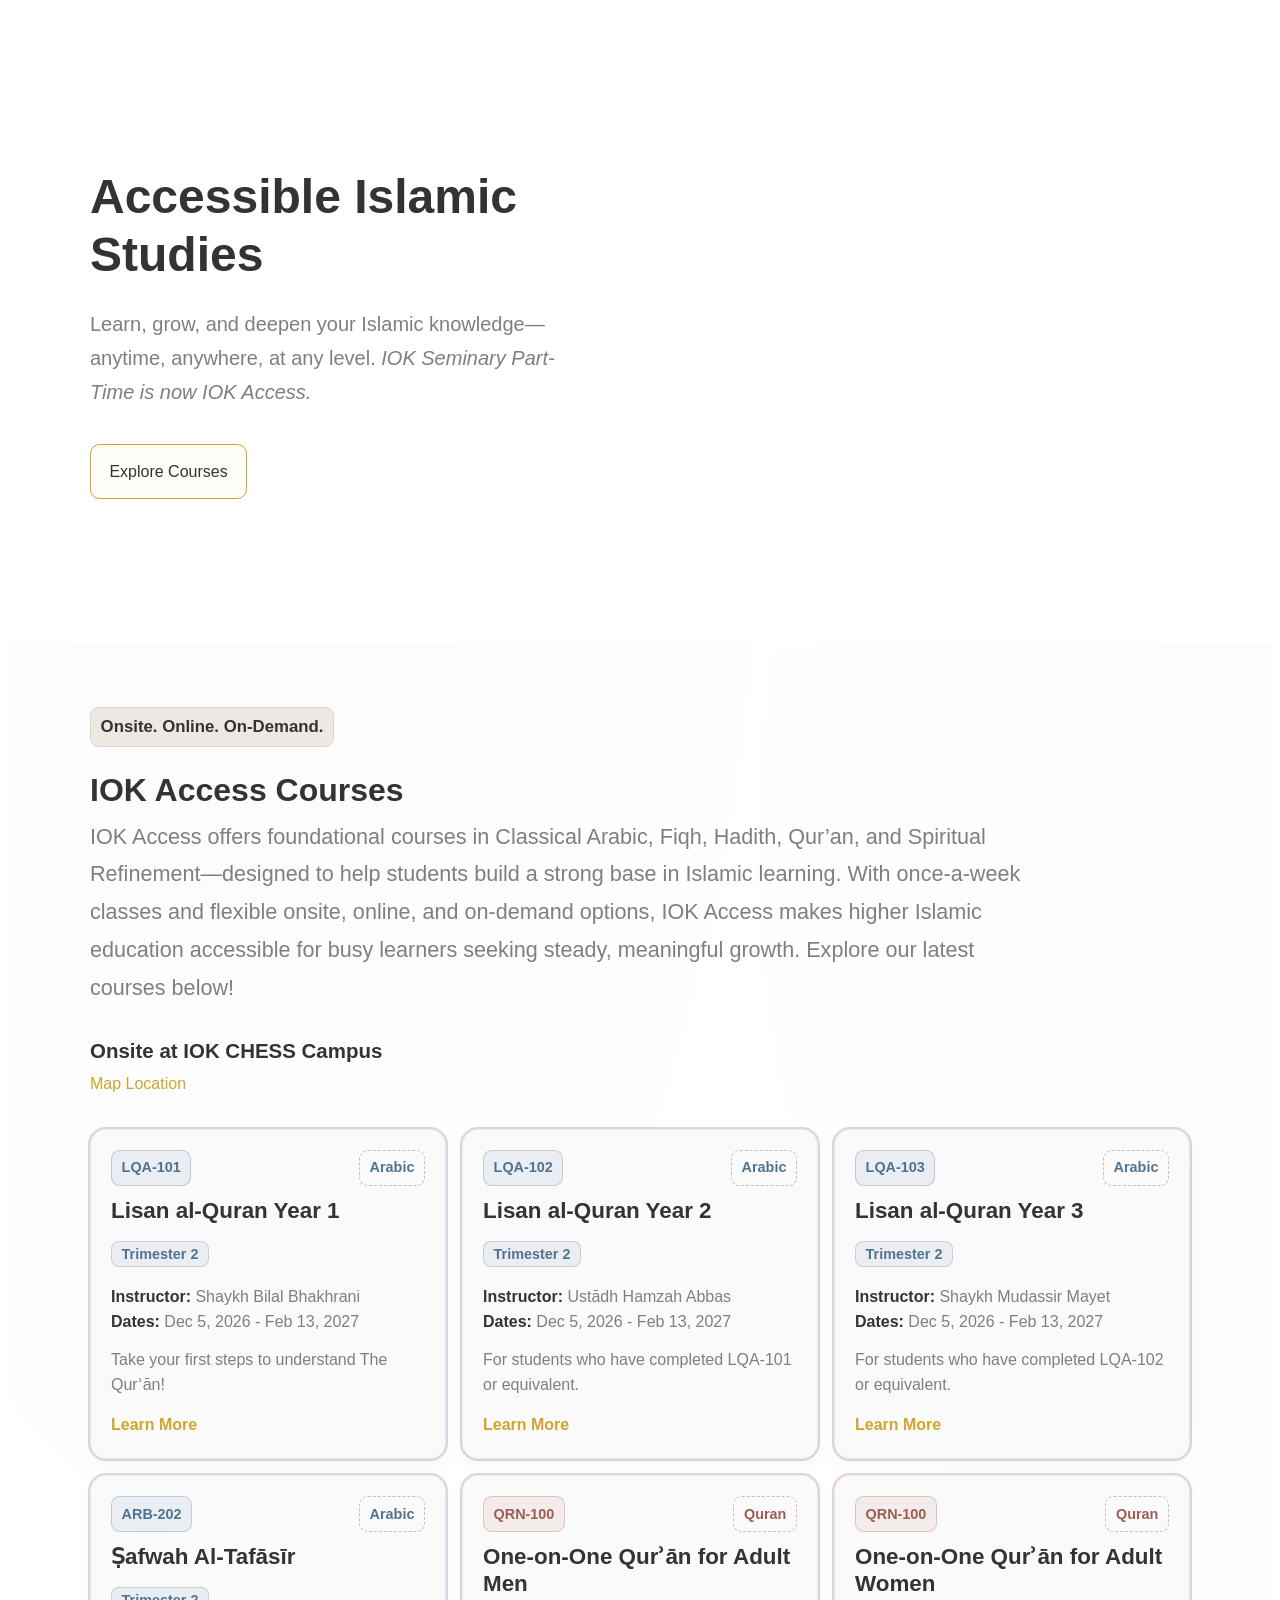
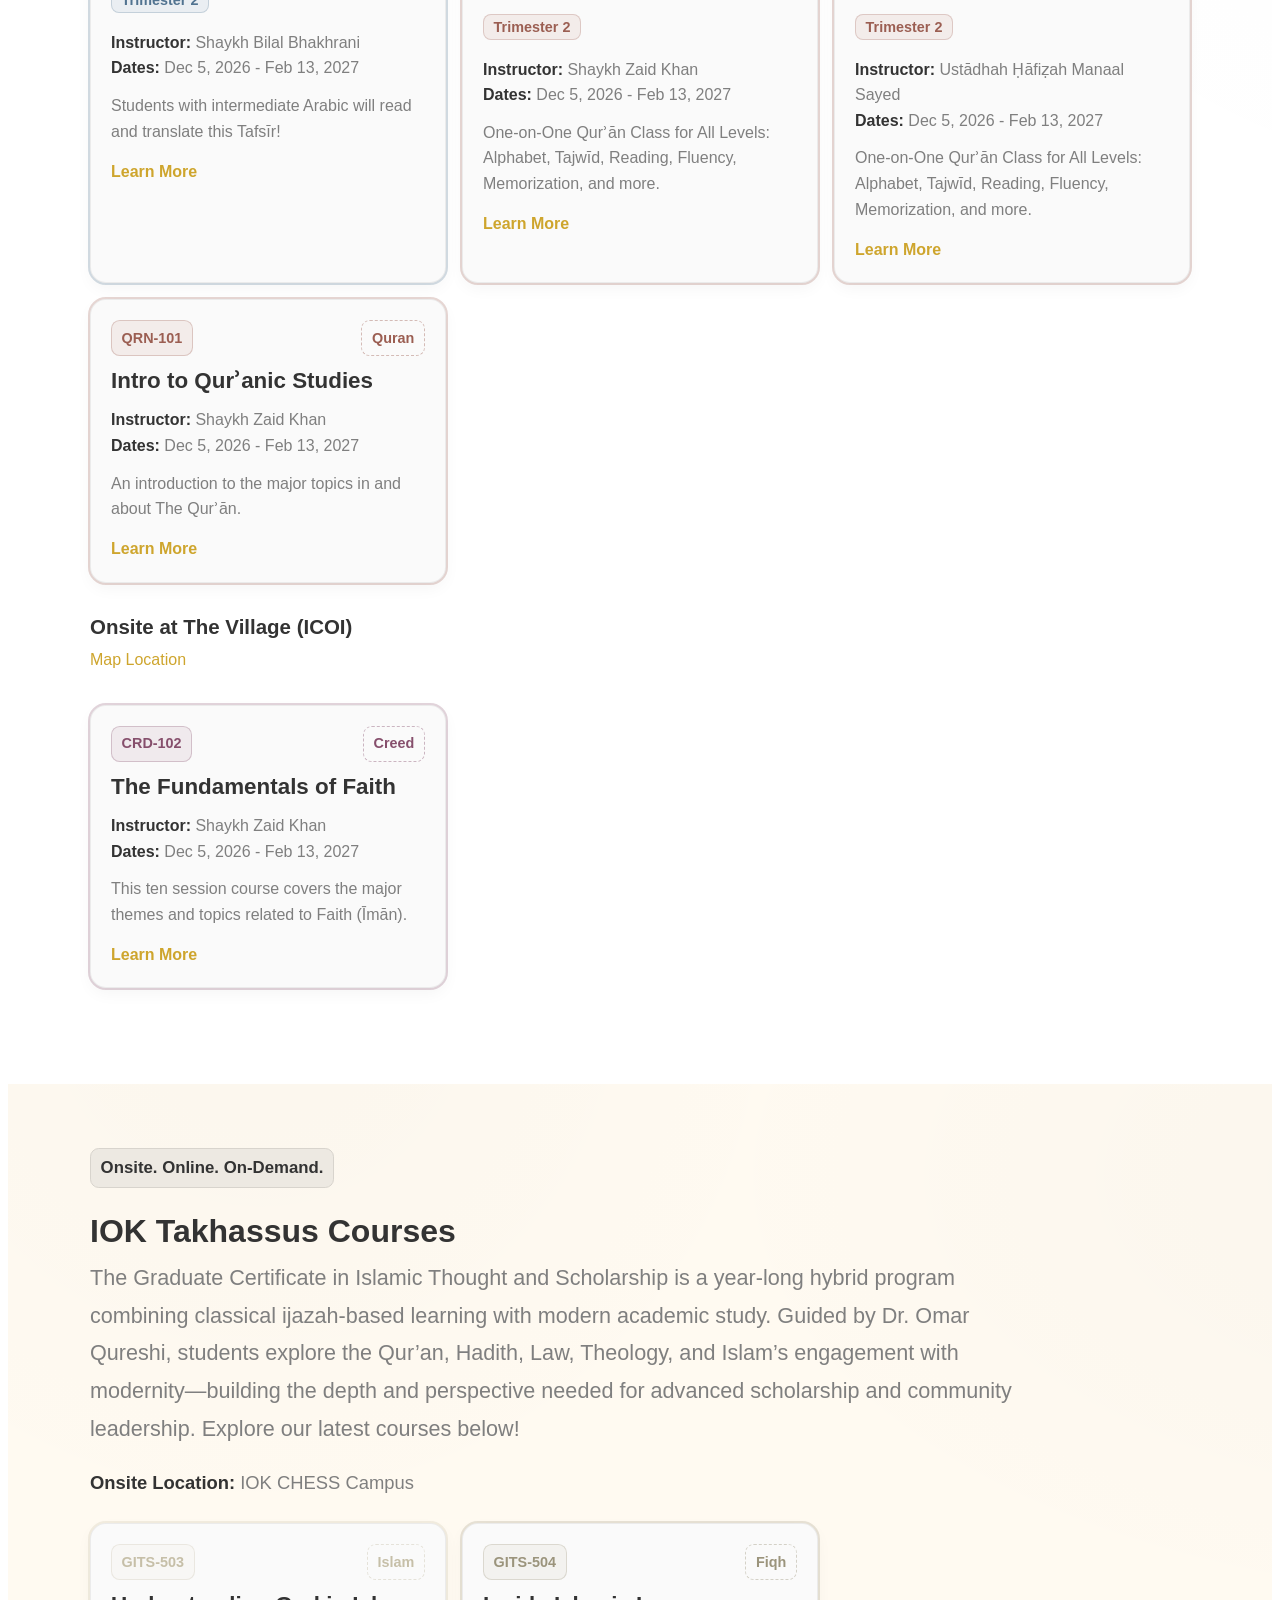
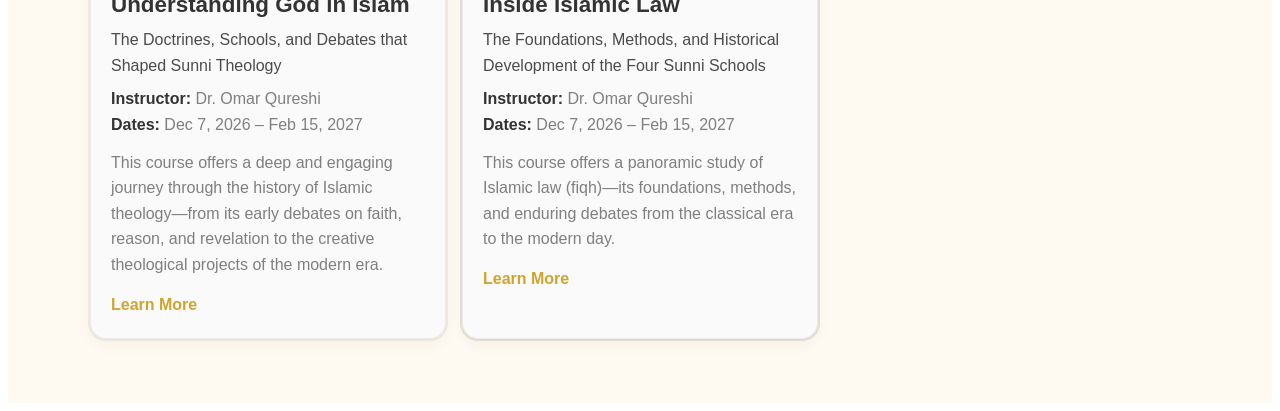
==== index.html @ 20864d60 "changed name" ====
<html lang="en">

<head>
    <meta charset="UTF-8">
    <meta name="viewport" content="width=device-width, initial-scale=1.0">
    <title>Document</title>
    <link rel="stylesheet" type="text/css" href="styles-2.css">
</head>

<body>
    <div id="iok__nh" class="iok__nh">

        <!-- Hero -->
        <div class="hero__nh" id="top__nh"
            style="background: url('https://instituteofknowledge.com/wp-content/uploads/2025/11/Access-Hero-Background-scaled.webp') center center / cover no-repeat;">
            <div class="wrap__nh">
                <h1 class="h1__nh">Accessible Islamic Studies</h1>
                <p class="lead__nh">Learn, grow, and deepen your Islamic knowledge—anytime, anywhere, at any level.
                    <em>IOK Seminary Part-Time is now IOK Access.</em>
                </p>
                <a href="#access-courses__nh" class="btn__nh">Explore Courses</a>
            </div>
        </div>



        <!-- IOK Access -->
        <div id="access-courses__nh" class="section__nh section--placeholder__nh">
            <div class="wrap__nh">
                <div class="section__head__nh">
                    <p class="access_badge__nh">Onsite. Online. On-Demand.</p>
                    <h2 class="h2__nh">IOK Access Courses</h2>
                    <p class="larger__desc_l__nh">IOK Access offers foundational courses in Classical Arabic, Fiqh,
                        Hadith,
                        Qur’an, and Spiritual Refinement—designed to help students build a strong base in Islamic
                        learning.
                        With once-a-week classes and flexible onsite, online, and on-demand options, IOK Access makes
                        higher
                        Islamic education accessible for busy learners seeking steady, meaningful growth. Explore our
                        latest
                        courses below!</p>
                </div>

                <!-- Campus: Institute of Knowledge -->
                <div class="campus__nh">
                    <div class="campus__head__nh">
                        <h3 class="h3__nh">Onsite at IOK  CHESS Campus</h3>
                        <!-- <p class="larger__desc_m__nh">Join us at our home Institute of Knowledge in Diamond Bar, CA
                            starting
                            this December, 2025.</p> -->
                        <a href="https://www.google.com/maps/place/3201+W+Temple+Ave,+Pomona,+CA+91768/@34.0460037,-117.8055285,17z/data=!3m1!4b1!4m6!3m5!1s0x80c32c224ffecd19:0x52af0f648570eeb1!8m2!3d34.0460037!4d-117.8055285!16s%2Fg%2F11bw4hqg99?entry=ttu&g_ep=EgoyMDI2MDkzMC4wIKXMDSoASAFQAw%3D%3D" class="link__nh" target="_blank"
                            rel="noopener">Map Location</a>
                    </div>
                    <div class="grid__nh">
                        <div class="card__nh" style="--accent: #517390;">
                            <div class="card__meta__nh"><span class="badge__nh">LQA-101</span> <span
                                    class="badge__nh badge--ghost__nh">Arabic</span></div>
                            <h4 class="card__title__nh">Lisan al-Quran Year 1</h4>
                            <span class="card__badge__below__nh">Trimester 2</span>
                            <ul class="card__list__nh">
                                <li><strong>Instructor:</strong> Shaykh Bilal Bhakhrani</li>
                                <li><strong>Dates:</strong> Dec 5, 2026 - Feb 13, 2027</li>
                            </ul>
                            <p class="card__desc__nh">Take your first steps to understand The Qurʾān!</p>
                            <a href="https://iokseminary.neolms.com/visitor_catalog_class/show/5687536/LQA-101-Lisan-al-Quran-Year-1-T2---Winter-2026"
                                class="card__link__nh">Learn More</a>
                        </div>
                        <div class="card__nh" style="--accent: #517390;">
                            <div class="card__meta__nh"><span class="badge__nh">LQA-102</span> <span
                                    class="badge__nh badge--ghost__nh">Arabic</span></div>
                            <h4 class="card__title__nh">Lisan al-Quran Year 2</h4>
                            <span class="card__badge__below__nh">Trimester 2</span>
                            <ul class="card__list__nh">
                                <li><strong>Instructor:</strong> Ustādh Hamzah Abbas</li>
                                <li><strong>Dates:</strong> Dec 5, 2026 - Feb 13, 2027</li>
                            </ul>
                            <p class="card__desc__nh">For students who have completed LQA-101 or equivalent.</p>
                            <a href="https://iokseminary.neolms.com/visitor_catalog_class/show/5687540/LQA-102-Lisan-al-Quran-Year-2-T2---Winter-2026"
                                class="card__link__nh">Learn More</a>
                        </div>
                        <div class="card__nh" style="--accent: #517390;">
                            <div class="card__meta__nh"><span class="badge__nh">LQA-103</span> <span
                                    class="badge__nh badge--ghost__nh">Arabic</span></div>
                            <h4 class="card__title__nh">Lisan al-Quran Year 3</h4>
                            <span class="card__badge__below__nh">Trimester 2</span>
                            <ul class="card__list__nh">
                                <li><strong>Instructor:</strong> Shaykh Mudassir Mayet</li>
                                <li><strong>Dates:</strong> Dec 5, 2026 - Feb 13, 2027</li>
                            </ul>
                            <p class="card__desc__nh">For students who have completed LQA-102 or equivalent.</p>
                            <a href="https://iokseminary.neolms.com/visitor_catalog_class/show/5687543/LQA-103-Lisan-al-Quran-Year-3-T2---Winter-2026"
                                class="card__link__nh">Learn More</a>
                        </div>
                        <div class="card__nh" style="--accent: #517390;">
                            <div class="card__meta__nh"><span class="badge__nh">ARB-202</span> <span
                                    class="badge__nh badge--ghost__nh">Arabic</span></div>
                            <h4 class="card__title__nh">Ṣafwah Al-Tafāsīr</h4>
                            <span class="card__badge__below__nh">Trimester 2</span>
                            <ul class="card__list__nh">
                                <li><strong>Instructor:</strong> Shaykh Bilal Bhakhrani</li>
                                <li><strong>Dates:</strong> Dec 5, 2026 - Feb 13, 2027</li>
                            </ul>
                            <p class="card__desc__nh">Students with intermediate Arabic will read and translate this
                                Tafsīr!</p>
                            <a href="https://iokseminary.neolms.com/visitor_catalog_class/show/5687545/ARB-202-%E1%B9%A2afwah-Al-Taf%C4%81s%C4%ABr-T2---Winter-2026"
                                class="card__link__nh">Learn More</a>
                        </div>

                        <div class="card__nh" style="--accent: #9b5e52;">
                            <div class="card__meta__nh"><span class="badge__nh">QRN-100</span> <span
                                    class="badge__nh badge--ghost__nh">Quran</span></div>
                            <h4 class="card__title__nh">One-on-One Qurʾān for Adult Men</h4>
                            <span class="card__badge__below__nh">Trimester 2</span>
                            <ul class="card__list__nh">
                                <li><strong>Instructor:</strong> Shaykh Zaid Khan</li>
                                <li><strong>Dates:</strong> Dec 5, 2026 - Feb 13, 2027</li>
                            </ul>
                            <p class="card__desc__nh">One-on-One Qurʾān Class for All Levels: Alphabet, Tajwīd, Reading, Fluency, Memorization, and more.
                            </p>
                            <a href="https://iokseminary.neolms.com/visitor_catalog_class/show/5687551/QRN-100---Qur%CA%BE%C4%81n-Recitation-for-Men---Winter-2026-Trimester-2"
                                class="card__link__nh">Learn More</a>
                        </div>
                        <div class="card__nh" style="--accent: #9b5e52;">
                            <div class="card__meta__nh"><span class="badge__nh">QRN-100</span> <span
                                    class="badge__nh badge--ghost__nh">Quran</span></div>
                            <h4 class="card__title__nh">One-on-One Qurʾān for Adult Women</h4>
                            <span class="card__badge__below__nh">Trimester 2</span>
                            <ul class="card__list__nh">
                                <li><strong>Instructor:</strong> Ustādhah Ḥāfiẓah Manaal Sayed</li>
                                <li><strong>Dates:</strong> Dec 5, 2026 - Feb 13, 2027</li>
                            </ul>
                            <p class="card__desc__nh">One-on-One Qurʾān Class for All Levels: Alphabet, Tajwīd, Reading, Fluency, Memorization, and more.
                            </p>
                            <a href="https://iokseminary.neolms.com/visitor_catalog_class/show/5687548/QRN-100---Qur%CA%BE%C4%81n-Recitation-for-Women---Winter-2026-Trimester-2"
                                class="card__link__nh">Learn More</a>
                        </div>
                        <div class="card__nh" style="--accent: #9b5e52;">
                            <div class="card__meta__nh"><span class="badge__nh">QRN-101</span> <span
                                    class="badge__nh badge--ghost__nh">Quran</span></div>
                            <h4 class="card__title__nh">Intro to Qurʾanic Studies</h4>
                            <ul class="card__list__nh">
                                <li><strong>Instructor:</strong> Shaykh Zaid Khan</li>
                                <li><strong>Dates:</strong> Dec 5, 2026 - Feb 13, 2027</li>
                            </ul>
                            <p class="card__desc__nh">An introduction to the major topics in and about The Qurʾān. 
                            </p>
                            <a href="https://iokseminary.neolms.com/visitor_catalog_class/show/5804000/QRN-101-Intro-to-Quranic-Studies-Winter-2026"
                                class="card__link__nh">Learn More</a>
                        </div>

                        
                        
                    </div>

                    <!-- Trimester Note -->
                    <!-- <div class="campus__note__nh">
                        <p class="note__text__nh">*These courses are for students who have successfully completed the
                            1st
                            Trimester course. If you'd like to begin your journey learning the Arabic language, check
                            out
                            our <a href="https://iokseminary.neolms.com/visitor_class_catalog/category/444708"
                                target="_blank" rel="noopener" class="link__nh">prerecorded classes here</a>.</p>
                    </div> -->
                </div>

                <!-- Campus: The Village -->
                <div class="campus__nh">
                    <div class="campus__head__nh">
                        <h3 class="h3__nh">Onsite at The Village (ICOI)</h3>
                        <!-- <p class="larger__desc_m__nh">Join us at the Islamic Center of Irvine’s community hub The
                            Village in
                            Irvine, CA starting this December, 2025.</p> -->
                        <a href="https://maps.app.goo.gl/4QKeAbbGLAFm2ReB7" class="link__nh" target="_blank"
                            rel="noopener">Map Location</a>
                    </div>
                    <div class="grid__nh">
                        <div class="card__nh" style="--accent: #864f6c;">
                            <div class="card__meta__nh"><span class="badge__nh">CRD-102</span> <span
                                    class="badge__nh badge--ghost__nh">Creed</span></div>
                            <h4 class="card__title__nh">The Fundamentals of Faith</h4>                            <ul class="card__list__nh">
                                <li><strong>Instructor:</strong> Shaykh Zaid Khan</li>
                                <li><strong>Dates:</strong> Dec 5, 2026 - Feb 13, 2027</li>
                            </ul>
                            <p class="card__desc__nh">This ten session course covers the major themes and topics related to Faith (Īmān).</p>
                            <a href="https://iokseminary.neolms.com/visitor_catalog_class/show/5803999/CRD-102-The-Fundamentals-of-Faith-Winter-2026"
                                class="card__link__nh">Learn More</a>
                        </div>
                    </div>

                    <!-- Trimester Note -->
                    <!-- <div class="campus__note__nh">
                        <p class="note__text__nh">*These courses are for students who have successfully completed the
                            1st
                            Trimester course. If you'd like to begin your journey learning the Arabic language, check
                            out
                            our <a href="https://iokseminary.neolms.com/visitor_class_catalog/category/444708"
                                target="_blank" rel="noopener" class="link__nh">prerecorded classes here</a>.</p>
                    </div> -->
                </div>
            </div>
        </div>

       
        <!-- IOK Takhassus -->
        <div id="takhassus-courses__nh" class="section__nh section--alt__nh section--placeholder__nh">
            <div class="wrap__nh">
                <div class="section__head__nh">
                    <p class="access_badge__nh">Onsite. Online. On-Demand.</p>
                    <h2 class="h2__nh">IOK Takhassus Courses</h2>
                    <p class="larger__desc_l__nh">The Graduate Certificate in Islamic Thought and Scholarship is a
                        year-long
                        hybrid program combining classical ijazah-based learning with modern academic study. Guided by
                        Dr.
                        Omar Qureshi, students explore the Qur’an, Hadith, Law, Theology, and Islam’s engagement with
                        modernity—building the depth and perspective needed for advanced scholarship and community
                        leadership. Explore our latest courses below!</p>
                    <p class="larger__desc_m__nh"><strong>Onsite Location:</strong> IOK  CHESS Campus</p>
                </div>
                <div class="grid__nh">
                    <div class="card__nh" style="--accent: #c6bfa8;">
                        <div class="card__meta__nh"><span class="badge__nh">GITS-503</span> <span
                                class="badge__nh badge--ghost__nh">Islam</span></div>
                        <h4 class="card__title__nh">Understanding God in Islam</h4>
                        <p class="card__subtitle__nh"> The Doctrines, Schools, and Debates that Shaped Sunni Theology</p>
                        <ul class="card__list__nh">
                            <li><strong>Instructor:</strong> Dr. Omar Qureshi</li>
                            <li><strong>Dates:</strong> Dec 7, 2026 – Feb 15, 2027</li>
                        </ul>
                        <p class="card__desc__nh">This course offers a deep and engaging journey through the history of Islamic theology—from its early debates on faith, reason, and revelation to the creative theological projects of the modern era.</p>
                        <a href="https://iokseminary.neolms.com/visitor_catalog_class/show/5759055/GITS-503-Winter-2026---Understanding-God-in-Islam"
                            class="card__link__nh">Learn More</a>
                    </div>
                    <div class="card__nh" style="--accent: #9b947c;">
                        <div class="card__meta__nh"><span class="badge__nh">GITS-504</span> <span
                                class="badge__nh badge--ghost__nh">Fiqh</span></div>
                        <h4 class="card__title__nh">Inside Islamic Law</h4>
                        <p class="card__subtitle__nh">The Foundations, Methods, and Historical Development of the Four Sunni Schools</p>
                        <ul class="card__list__nh">
                            <li><strong>Instructor:</strong> Dr. Omar Qureshi</li>
                            <li><strong>Dates:</strong> Dec 7, 2026 – Feb 15, 2027</li>
                        </ul>
                        <p class="card__desc__nh">This course offers a panoramic study of Islamic law (fiqh)—its foundations, methods, and enduring debates from the classical era to the modern day.</p>
                        <a href="https://iokseminary.neolms.com/visitor_catalog_class/show/5759058/GITS-504-Winter-2026---Inside-Islamic-Law"
                            class="card__link__nh">Learn More</a>
                    </div>
                </div>
            </div>
        </div>


    </div>
</body>

</html>
---- styles-2.css ----
@import url('https://fonts.googleapis.com/css?family=Lato:400,400i,700,700i,900,900i&display=swap');

:root {
    --font-primary: 'Lato', sans-serif !important;
    --primary-font: 'Lato', sans-serif !important;
    /* Add any other font variables you find here, e.g. --secondary-font */
}

body.evo {
    /* --- Font & Primary Colors --- */
    --font-primary: 'Lato', sans-serif !important;
    --primary-font: 'Lato', sans-serif !important;
    --active-color: #cea52d !important;
    --active-color-hover: 206, 165, 45 !important;
    --highlight-color: #cea52d !important;
    --link-color: #b89529 !important;
    --link-color-hover: #cea52d !important;

    /* --- Background Colors --- */
    --body-bg-color: #f4f2ef !important;
    --content-bg-color: #f4f2ef !important;
    --content-light-bg-color: #fffef9 !important;
    --evo-header-bg-color: #f4f2efeb !important;
    --evo-sub-side: #ffffff !important;
    --popup-bg: #ffffff !important;
    --popup-widget-bg: #f4f2ef !important;
    --popup-bg-container: #fff !important;
    --dropdown-bg: #fffffff7 !important;
    --left-bar-bg: #333333 !important;
    --section-nav-bg: #ffffff !important;
    --section-nav-gray: #f5f2ea !important;
    --nav-pullout-bg: #fffffff2 !important;
    --light-gray-bg: #f4f2ef !important;
    --tags-bg: #f5f2ea !important;
    --alert-bg: #fff9e6 !important;
    --input-bg: #fff !important;
    --disabled-bg: #f5f2ea !important;
    --th-bg-color: #f4f2ef !important;
    --editor-bg-color: #fff !important;
    --invert-bg-color: #fff !important;
    --copilot-bg: #fff !important;
    --copilot-bg-msg: #f5f2ea !important;
    --copilot-chat-bg: #f9fbff !important;
    --copilot-chat-input: #f5f2ea !important;

    /* --- Text Colors --- */
    --main-text-color: #333333 !important;
    --light-text-color: #444444 !important;
    --light-grey-text-color: #666666 !important;
    --placeholder-text: #888888 !important;
    --text-white: #fff !important;
    --left-bar-text: #e2cd98 !important;
    --color-gray: #666666 !important;

    /* --- Button Colors --- */
    --button-color: #ffffff !important;
    --button-color-2: #333333 !important;
    --button-color-3: #cea52d !important;
    --button-color-4: #ffffff !important;
    --button-bg-2: #f5f2ea !important;
    --button-bg-3: #ffffff !important;
    --button-bg-4: #333333 !important;
    --button-dark-bg: 51, 51, 51 !important;
    --button-gray-bg: #f5f2ea !important;
    --button-gray-bg-hover: #edeae1 !important;
    --button-hover-bg: #f5f2ea !important;
    --button-hover-bg-2: #edeae1 !important;
    --copilot-btn-light-hover: #edeae1 !important;
    --copilot-btn-light-visited: #f5f2ea !important;

    /* --- Border & Shadow Colors --- */
    --main-border-color: #e9e4d9 !important;
    --border-darker-color: #dcd6c8 !important;
    --border-color-light: #f5f2ea !important;
    --border-color-bg: #ffffff !important;
    --input-border-color: #dcd6c8 !important;
    --button-border-color: #e9e4d9 !important;
    --button-border-color-3: #cea52d !important;
    --table-border-color: #f5f2ea !important;
    --table-border-color-highlight: #cea52d !important;
    --user-table-border-color: #dcd6c8 !important;
    --tile-shadow: 0px 5px 10px -2px rgba(51, 51, 51, 0.04) !important;
    --box-shadow: 0px 5px 6px 0px rgba(51, 51, 51, 0.04) !important;
    --box-shadow-hover: 0px 5px 6px 0px rgba(51, 51, 51, 0.08) !important;
    --box-shadow-btn: 0px 3px 5px 0px rgba(51, 51, 51, 0.02) !important;
    --box-shadow-btn-hover: 0px 5px 6px 0px rgba(51, 51, 51, 0.08) !important;
    --box-shadow-heavy: 0px 5px 6px 0px rgba(51, 51, 51, 0.08) !important;
    --box-shadow-inset: inset 0 2px 5px rgba(51, 51, 51, 0.08) !important;

    /* --- Table & Interaction Colors --- */
    --table-selected: #fff9e6 !important;
    --table-row-alternate: #fdf8ef !important;
    --hover-color: #f5f2ea6e !important;
    --left-nav-bg: #fff !important;
    --left-nav-bg-hover: #f4f2ef !important;
    --nav-button-hover: #0000006e !important;
    --tool-bar-color: #ffffffeb !important;
    --scroll-bar-color: #c4bca9 !important;
    --scroll-bar-bg-color: #f4f2ef !important;

    /* --- Status & Message Colors --- */
    --progress-bar-color: #cea52d !important;
    --success-color: #00a572 !important;
    --color-green: #00a572 !important;
    --color-blue: #5da9d6 !important;
    --color-purple: #A584F3 !important;
    --color-yellow: #FCB707 !important;
    --color-red: #F46060 !important;
    --error-msg-bg: #ffe9e9 !important;
    --error-msg-text: #c72e2c !important;
    --color-red-bg: rgb(244, 96, 96) !important;
    --color-green-bg: rgb(0, 165, 114) !important;
    --color-overlay-bg: rgba(51, 51, 51, 0.67) !important;
    --color-lightgray: #f4f2ef !important;
    --bullet-color: #dcd6c8 !important;

    /* --- Font Sizes & Weights (Generally Unchanged) --- */
    --main-border-r: 10px;
    --border-r-rounded: 50px;
    --box-shadow-transition: box-shadow .3s ease-in-out, border .3s ease-in-out;
    --widget-text-font-size: .85rem;
    --font-size-smaller: .7rem;
    --font-size-small: .75rem;
    --font-size-regular: .8rem;
    --font-size-medium: .85rem;
    --font-size-large: .9rem;
    --font-size-larger: 1rem;
    --font-weight-thin: 300;
    --font-weight-light: 400;
    --font-weight-medium: 500;
    --font-weight-semibold: 600;
    --font-weight-bold: 700;
    --font-weight-bolder: 800;
}

body.evo,
body.evo * {
    font-family: 'Lato', sans-serif !important;
}

body.evo h1,
body.evo h2,
body.evo h3,
body.evo h4,
body.evo h5,
body.evo h6 {
    font-family: 'Lato', sans-serif !important;
}



/* -----------------------New Home Page------------------------- */

/* Scope all styling */
#iok__nh.iok__nh {
    --brand-gold: #cea52d;
    --title: #333333;
    --body: #7f7f7f;
    --surface: #ffffff;
    --card: #fafafa;
    --ring: rgba(0, 0, 0, .06);
    color: var(--body);
    line-height: 1.6;
    font-family: "Segoe UI", Roboto, "Helvetica Neue", Arial, sans-serif;
}

/* Local reset */
#iok__nh * {
    box-sizing: border-box;
}

/* Typography */
#iok__nh .h1__nh,
#iok__nh .h2__nh,
#iok__nh .h3__nh,
#iok__nh h4 {
    color: var(--title);
    margin: 0 0 .5rem;
    line-height: 1.2;
}

#iok__nh .h1__nh {
    font-size: clamp(3rem, 3.2vw, 4rem) !important;
    font-weight: 900;
    max-width: 500px;
}

#iok__nh .h2__nh {
    font-size: clamp(2rem, 2.2vw, 3rem) !important;
    font-weight: 700;
}

#iok__nh .h3__nh {
    font-size: clamp(1.25rem, 1.6vw, 2rem) !important;
    font-weight: 700;
}

#iok__nh h4 {
    font-size: 1.4rem !important;
    font-weight: 700;
}

#iok__nh p {
    margin: 0 0 1.2rem;
}

#iok__nh .lead__nh {
    max-width: 500px;
    font-size: 1.25rem !important;
    line-height: 1.7;
}

#iok__nh .larger__desc_l__nh {
    font-size: 1.35rem !important;
    line-height: 1.75;
}

#iok__nh .larger__desc_m__nh {
    font-size: 1.15rem !important;
    line-height: 1.75;
}

#iok__nh a {
    color: var(--brand-gold);
    text-decoration: none;
}

#iok__nh a:hover {
    text-decoration: underline;
}

/* Layout */
#iok__nh .wrap__nh {
    width: min(1100px, 92%);
    margin-inline: auto;
    padding: 4rem 0;
}

/* Hero */
#iok__nh .hero__nh {
    background: linear-gradient(45deg, #f4f2e9, #f4efd9);
    padding: 6rem 0 5rem;
}

#iok__nh .hero__nh .wrap__nh {
    display: grid;
    gap: 1rem;
    justify-items: start;
}

#iok__nh .btn__nh {
    display: inline-block;
    padding: .85rem 1.15rem;
    border: 1px solid var(--brand-gold);
    color: var(--title);
    border-radius: .6rem;
    background: #fffdf7;
    transition: transform .1s ease, background .2s ease;
}

#iok__nh .btn__nh:hover {
    transform: translateY(-1px);
    background: #fffaf0;
}

/* Sections */
#iok__nh .section__nh {
    background: var(--surface);
}

#iok__nh .section--alt__nh {
    background: #fffaf1;
}

/* Background pattern */
#iok__nh .section--placeholder__nh {
    background-image:
        radial-gradient(ellipse at 20% -10%, rgba(0, 0, 0, .015), transparent 40%),
        radial-gradient(ellipse at 120% 10%, rgba(0, 0, 0, .02), transparent 40%);
}

/* Section Head */
#iok__nh .section__head__nh {
    margin-bottom: 1.5rem;
}

#iok__nh .section__head__nh p {
    max-width: 80ch;
}

/* Campus blocks */
#iok__nh .campus__nh {
    margin: 2rem 0;
}

#iok__nh .campus__head__nh {
    margin: 1rem 0 2rem;
}

/* Grid & Cards */
#iok__nh .grid__nh {
    display: grid;
    grid-template-columns: repeat(12, 1fr);
    gap: 1rem;
}

#iok__nh .card__nh {
    grid-column: span 12;
    background: var(--card);
    border-radius: 1rem;
    padding: 1.25rem;
    border: 1px solid var(--ring);
    box-shadow: 0 6px 16px rgba(0, 0, 0, .04);
    outline: 2px solid color-mix(in srgb, var(--accent) 25%, transparent);
}

@media (min-width:700px) {
    #iok__nh .card__nh {
        grid-column: span 6;
    }
}

@media (min-width:1000px) {
    #iok__nh .card__nh {
        grid-column: span 4;
    }
}

/* Card details */
#iok__nh .badge__nh {
    display: inline-flex;
    align-items: center;
    gap: .35rem;
    padding: .35rem .6rem;
    border-radius: .55rem;
    font-size: .9rem !important;
    font-weight: 600;
    color: var(--accent);
    background: color-mix(in srgb, var(--accent) 12%, #fff);
    border: 1px solid color-mix(in srgb, var(--accent) 28%, transparent);
}

#iok__nh .badge--ghost__nh {
    background: transparent !important;
    border: 1px dashed color-mix(in srgb, var(--accent) 40%, transparent) !important;
    color: var(--accent) !important;
}

#iok__nh .card__badge__below__nh {
    display: inline-block;
    margin-top: 0.25rem;
    margin-bottom: 0.85rem;
    padding: 0.3rem 0.6rem;
    border-radius: 0.5rem;
    background: color-mix(in srgb, var(--accent) 12%, #fff);
    border: 1px solid color-mix(in srgb, var(--accent) 25%, transparent);
    color: var(--accent);
    font-size: 0.9rem;
    font-weight: 600;
    line-height: 1;
}

#iok__nh .campus__note__nh {
    margin-top: 2rem;
    padding-top: 1.25rem;
    border-top: 1px solid #e0e0e0;
}

#iok__nh .note__text__nh {
    font-size: 0.95rem;
    line-height: 1.65;
    color: #777;
    max-width: 750px;
}

#iok__nh .note__text__nh a.link__nh {
    color: var(--accent, #cea52d);
    font-weight: 600;
    text-decoration: underline;
}

/* Access badge (Onsite. Online. On-Demand.) */
.card__meta__nh {
    display: flex;
    justify-content: space-between;
    align-items: center;
    gap: .5rem;
    margin-bottom: .75rem;
}

#iok__nh .access_badge__nh {
    display: inline-flex;
    align-items: center;
    gap: .4rem;
    padding: .35rem .6rem;
    border-radius: .55rem;
    font-size: 1.05rem !important;
    font-weight: 600;
    color: var(--title);
    background: #ede9e2;
    border: 1px solid #d8d4cd;
    margin-bottom: 1.5rem !important;
}

#iok__nh .card__title__nh {
    color: var(--title);
    margin-bottom: .75rem;
}

#iok__nh .card__subtitle__nh {
    font-size: 1rem !important;
    color: #4b4b4b;
    margin: -.25rem 0 .5rem;
}

#iok__nh .card__list__nh {
    list-style: none;
    padding: 0;
    margin: .2rem 0 .75rem;
    font-size: 1rem !important;
}

#iok__nh .card__desc__nh {
    margin-bottom: .9rem;
    font-size: 1rem !important;
}

#iok__nh .card__link__nh {
    font-weight: 600;
    color: var(--brand-gold);
    text-underline-offset: 2px;
}

#iok__nh .card__link__nh:hover {
    text-decoration: underline;
}

#iok__nh strong {
    color: var(--title);
    font-weight: 700;
}

@media (max-width:380px) {
    #iok__nh .wrap__nh {
        padding: 2rem 0;
    }

    #iok__nh .btn__nh {
        width: 100%;
        text-align: center;
    }
}


/* END New Home Page */

/* Winter Intensive (Updated the styling for the Khateeb Workshop but kept the original sleector labels. The selectors could be relabeled to be more general if needed.) */
#iok__nh .winter__section__nh {
    background-color: #fdefd1;
    background-image:
        linear-gradient(rgba(253, 239, 209, 0.90),
            rgba(253, 239, 209, 0.85)),
        url('https://instituteofknowledge.com/wp-content/uploads/2026/01/Khateeb-Workshop-Course-Background.jpg');
    background-position: center;
    background-size: cover;
    background-repeat: no-repeat;
}

#iok__nh .winter__section__nh .wrap__nh {
    padding-top: 6rem;
    padding-bottom: 6rem;
}

#iok__nh .winter__content__nh {
    --accent: #52799b;

    position: relative;
    border-radius: 1.25rem;
    padding: 2.5rem 2.25rem;

    /* glassmorphic background */
    background: rgba(255, 253, 247, 0.78);
    border: 1px solid rgba(255, 255, 255, 0.65);
    box-shadow: 0 14px 32px rgba(0, 0, 0, 0.16);
    backdrop-filter: blur(18px);
    -webkit-backdrop-filter: blur(18px);
}

#iok__nh .winter__badges__nh {
    display: flex;
    flex-wrap: wrap;
    align-items: center;
    justify-content: space-between;
    gap: .75rem;
    margin-bottom: 1.75rem;
}

#iok__nh .winter__badge--primary__nh {
    font-size: 1rem !important;
}

#iok__nh .winter__badge--secondary__nh {
    font-size: .95rem !important;
}

/* image + text side by side */
#iok__nh .winter__layout__nh {
    display: grid;
    grid-template-columns: minmax(0, 1.05fr) minmax(0, 1.3fr);
    gap: 2rem;
    align-items: center;
}

#iok__nh .winter__media__nh {
    width: 100%;
}

#iok__nh .winter__img__nh {
    display: block;
    width: 100%;
    height: auto;
    /* keeps 900Ã—675 ratio */
    border-radius: 1.1rem;
    object-fit: cover;
    box-shadow: 0 10px 26px rgba(0, 0, 0, 0.18);
}

#iok__nh .winter__body__nh {
    width: 100%;
}

#iok__nh .winter__btn__nh {
    margin-top: 1.25rem;
}

/* Responsive adjustments */
@media (max-width: 800px) {
    #iok__nh .winter__content__nh {
        padding: 2rem 1.75rem;
    }

    #iok__nh .winter__layout__nh {
        grid-template-columns: 1fr;
        gap: 1.5rem;
    }

    #iok__nh .winter__media__nh {
        order: -1;
        /* image above text on small screens */
    }
}

@media (max-width: 600px) {
    #iok__nh .winter__badges__nh {
        flex-direction: column;
        align-items: flex-start;
    }

    #iok__nh .winter__btn__nh {
        width: 100%;
        text-align: center;
    }
}
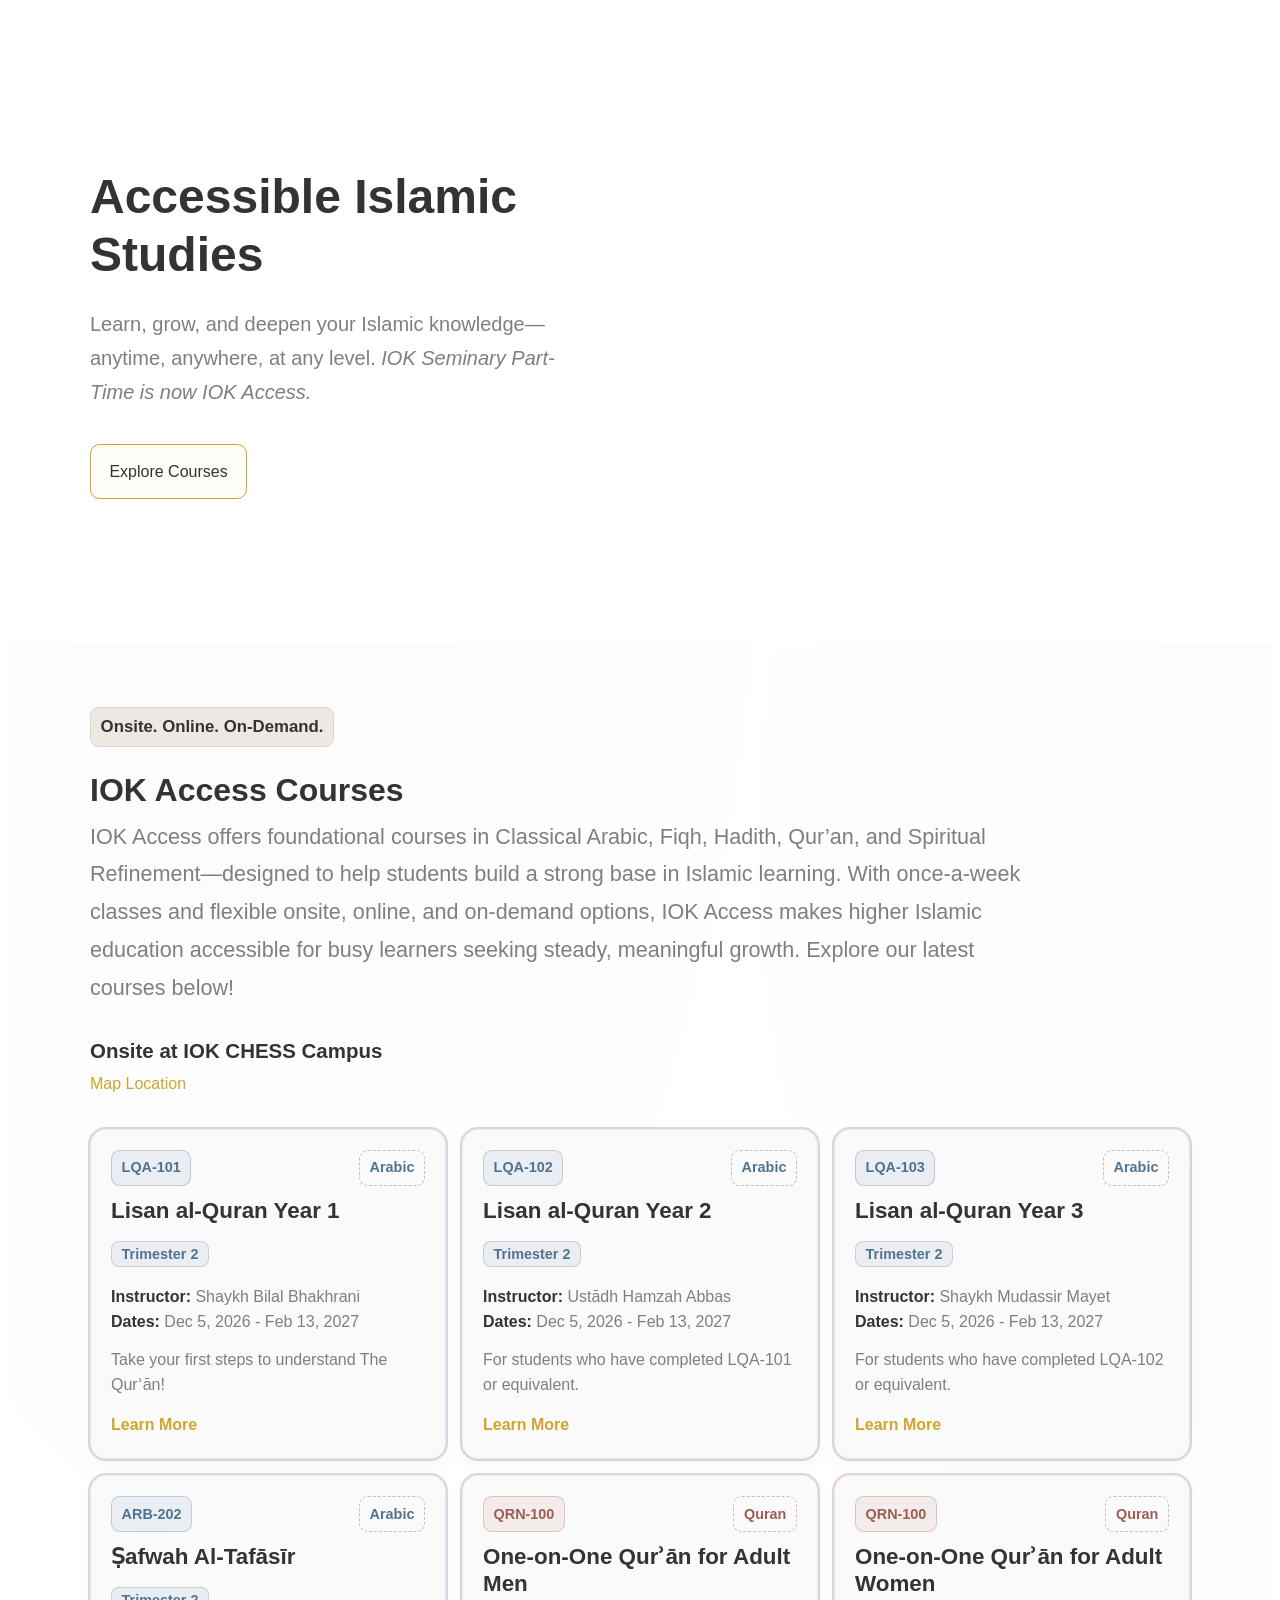
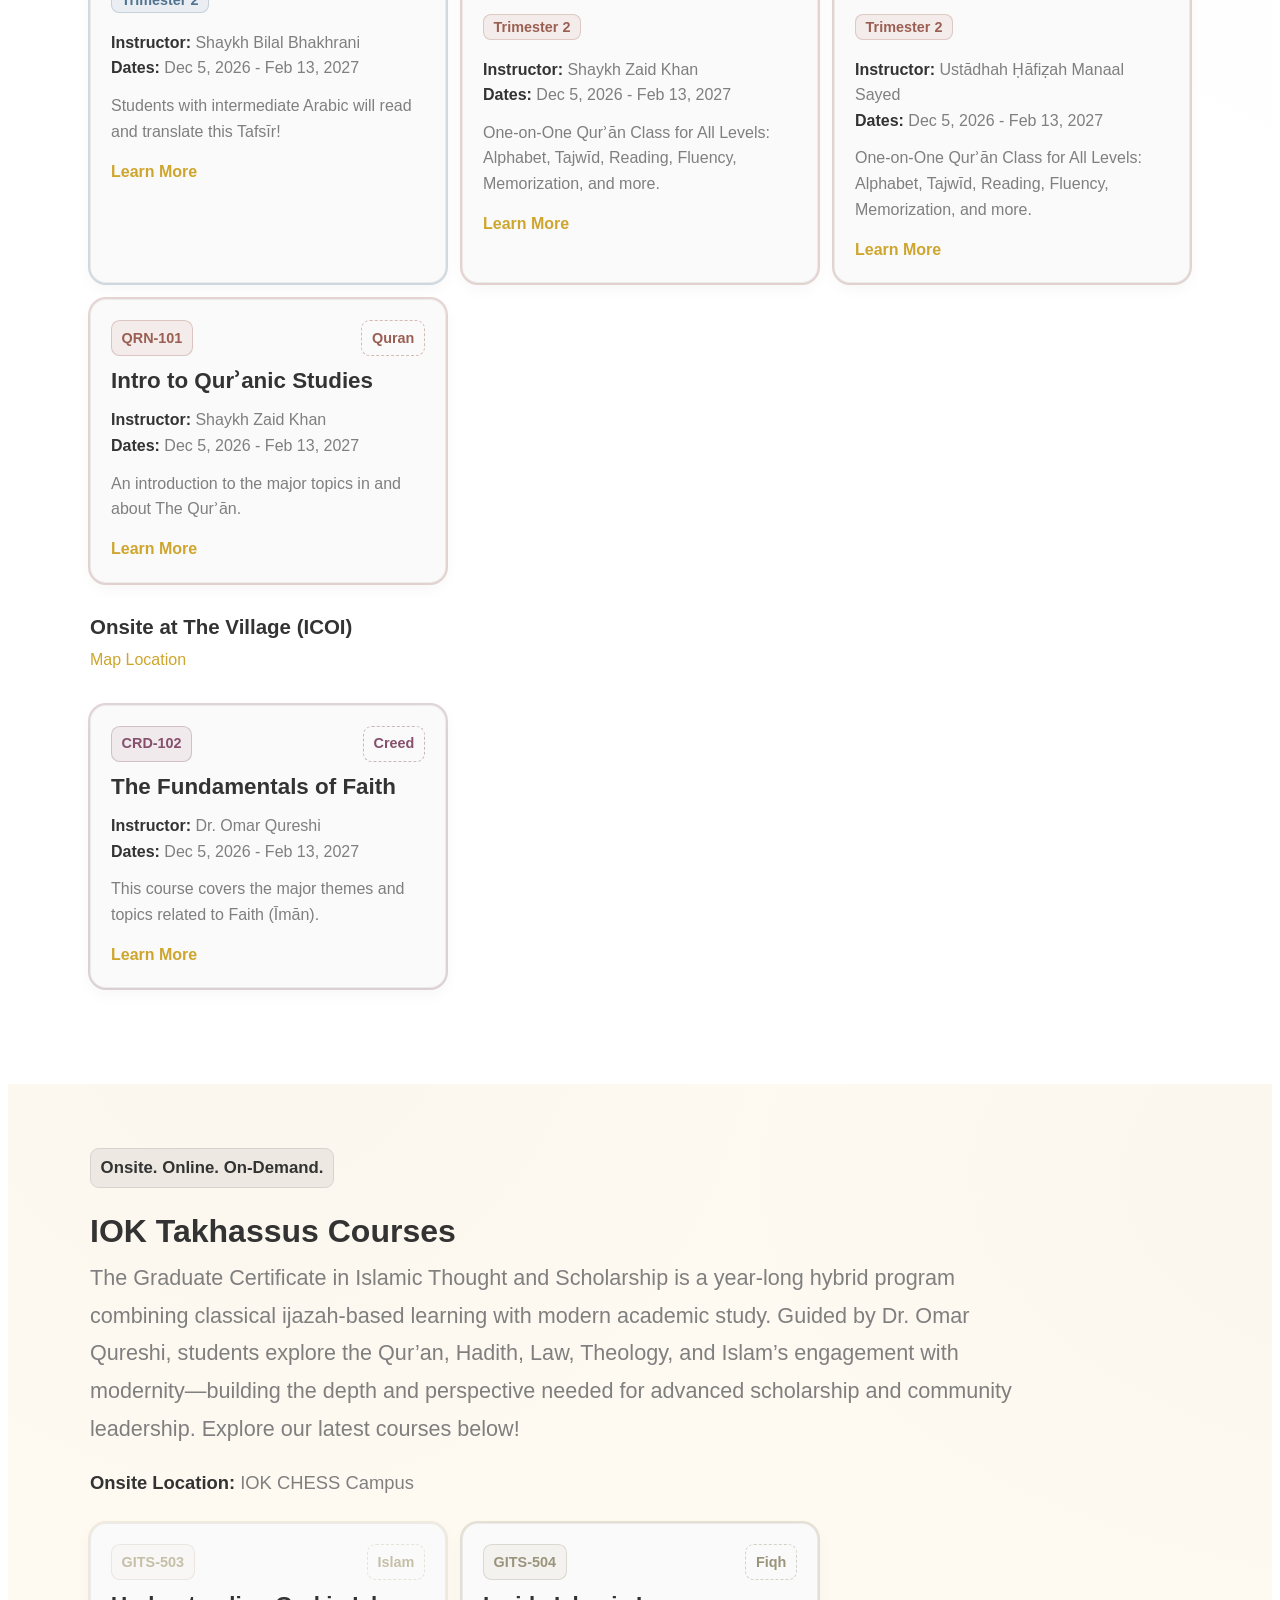
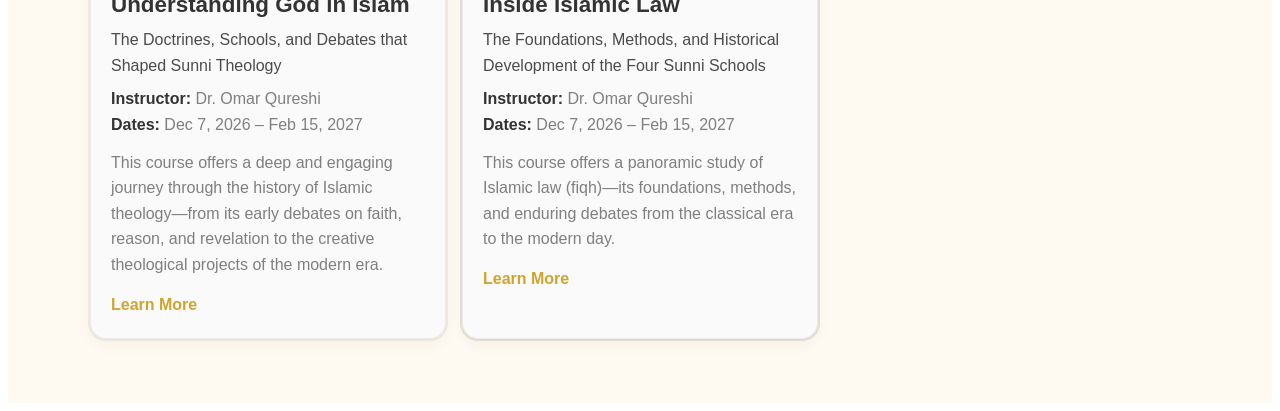
==== commit f428faac: "edits" ====
--- a/index.html
+++ b/index.html
@@ -178,10 +178,10 @@
                             <div class="card__meta__nh"><span class="badge__nh">CRD-102</span> <span
                                     class="badge__nh badge--ghost__nh">Creed</span></div>
                             <h4 class="card__title__nh">The Fundamentals of Faith</h4>                            <ul class="card__list__nh">
-                                <li><strong>Instructor:</strong> Shaykh Zaid Khan</li>
-                                <li><strong>Dates:</strong> Dec 5, 2026 - Feb 13, 2027</li>
-                            </ul>
-                            <p class="card__desc__nh">This ten session course covers the major themes and topics related to Faith (Īmān).</p>
+                                <li><strong>Instructor:</strong> Dr. Omar Qureshi</li>
+                                <li><strong>Dates:</strong> Dec 5, 2026 - Feb 13, 2027</li>
+                            </ul>
+                            <p class="card__desc__nh">This course covers the major themes and topics related to Faith (Īmān).</p>
                             <a href="https://iokseminary.neolms.com/visitor_catalog_class/show/5803999/CRD-102-The-Fundamentals-of-Faith-Winter-2026"
                                 class="card__link__nh">Learn More</a>
                         </div>
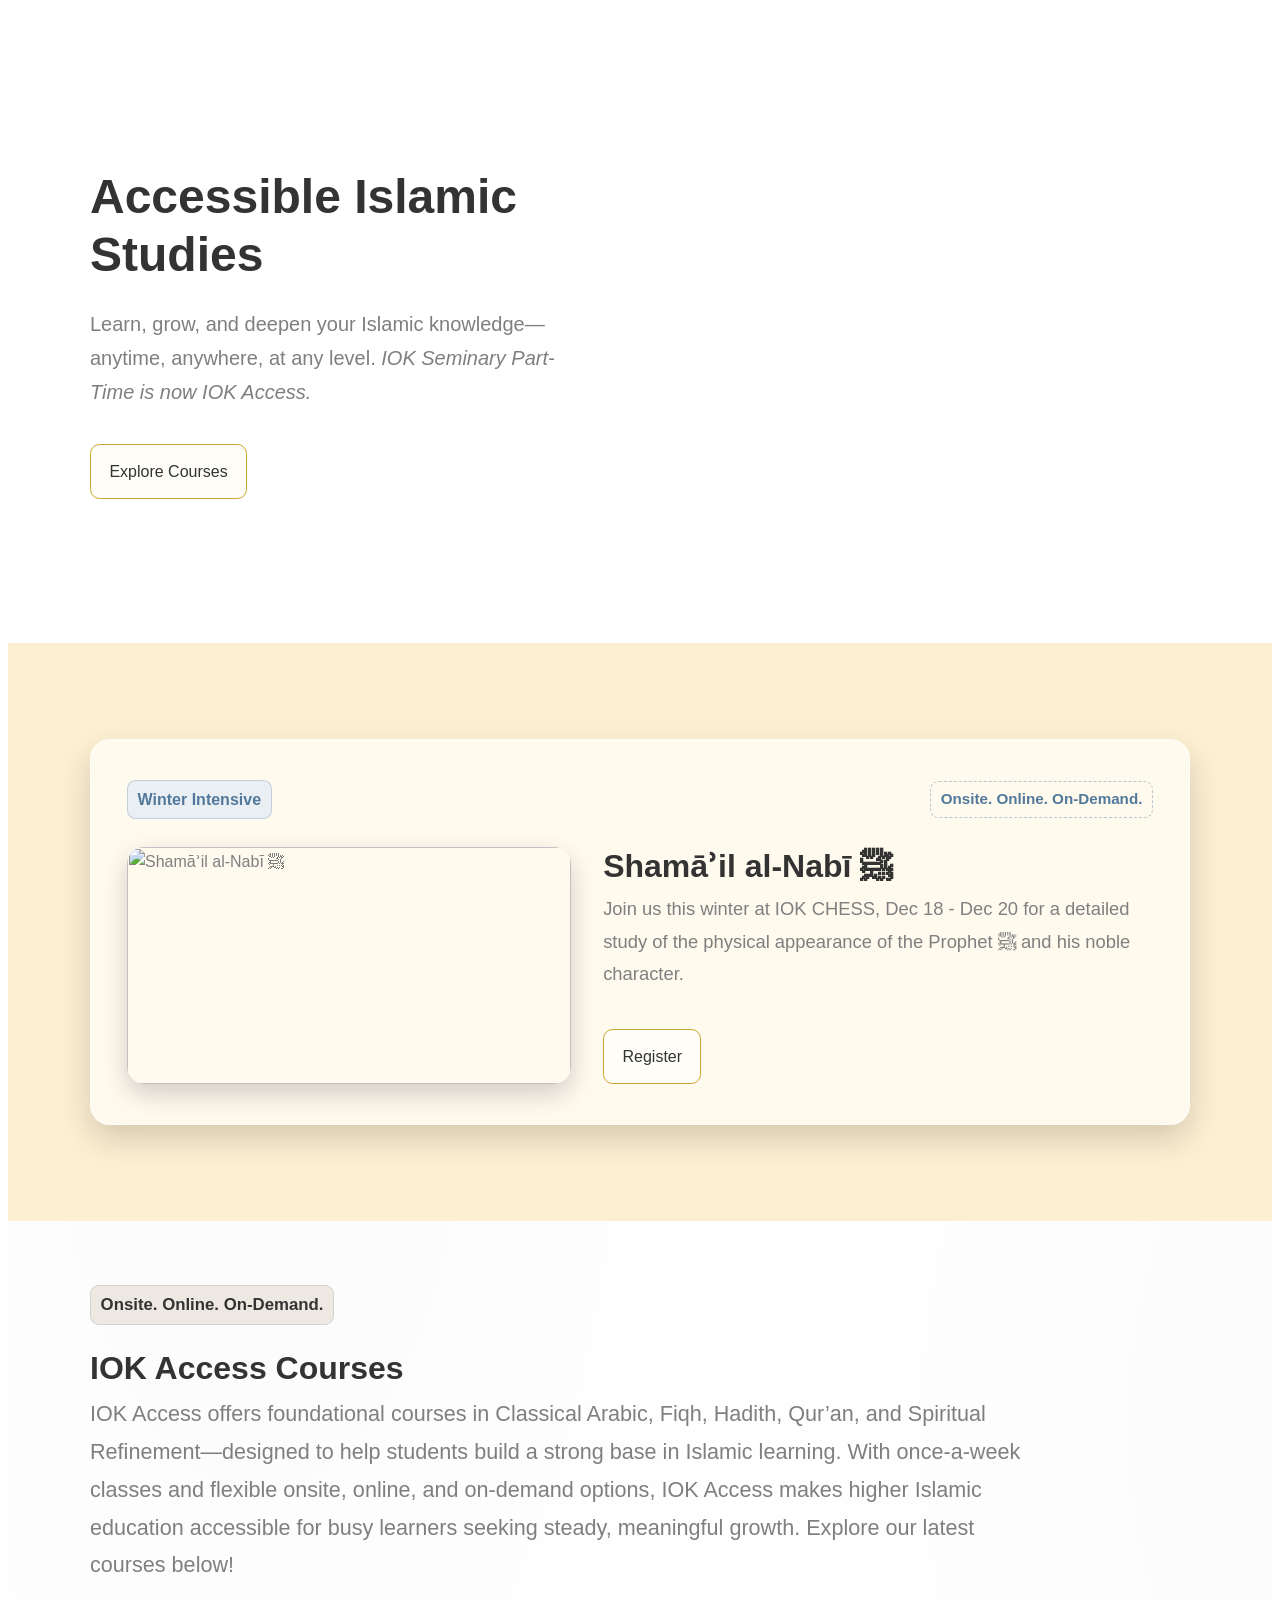
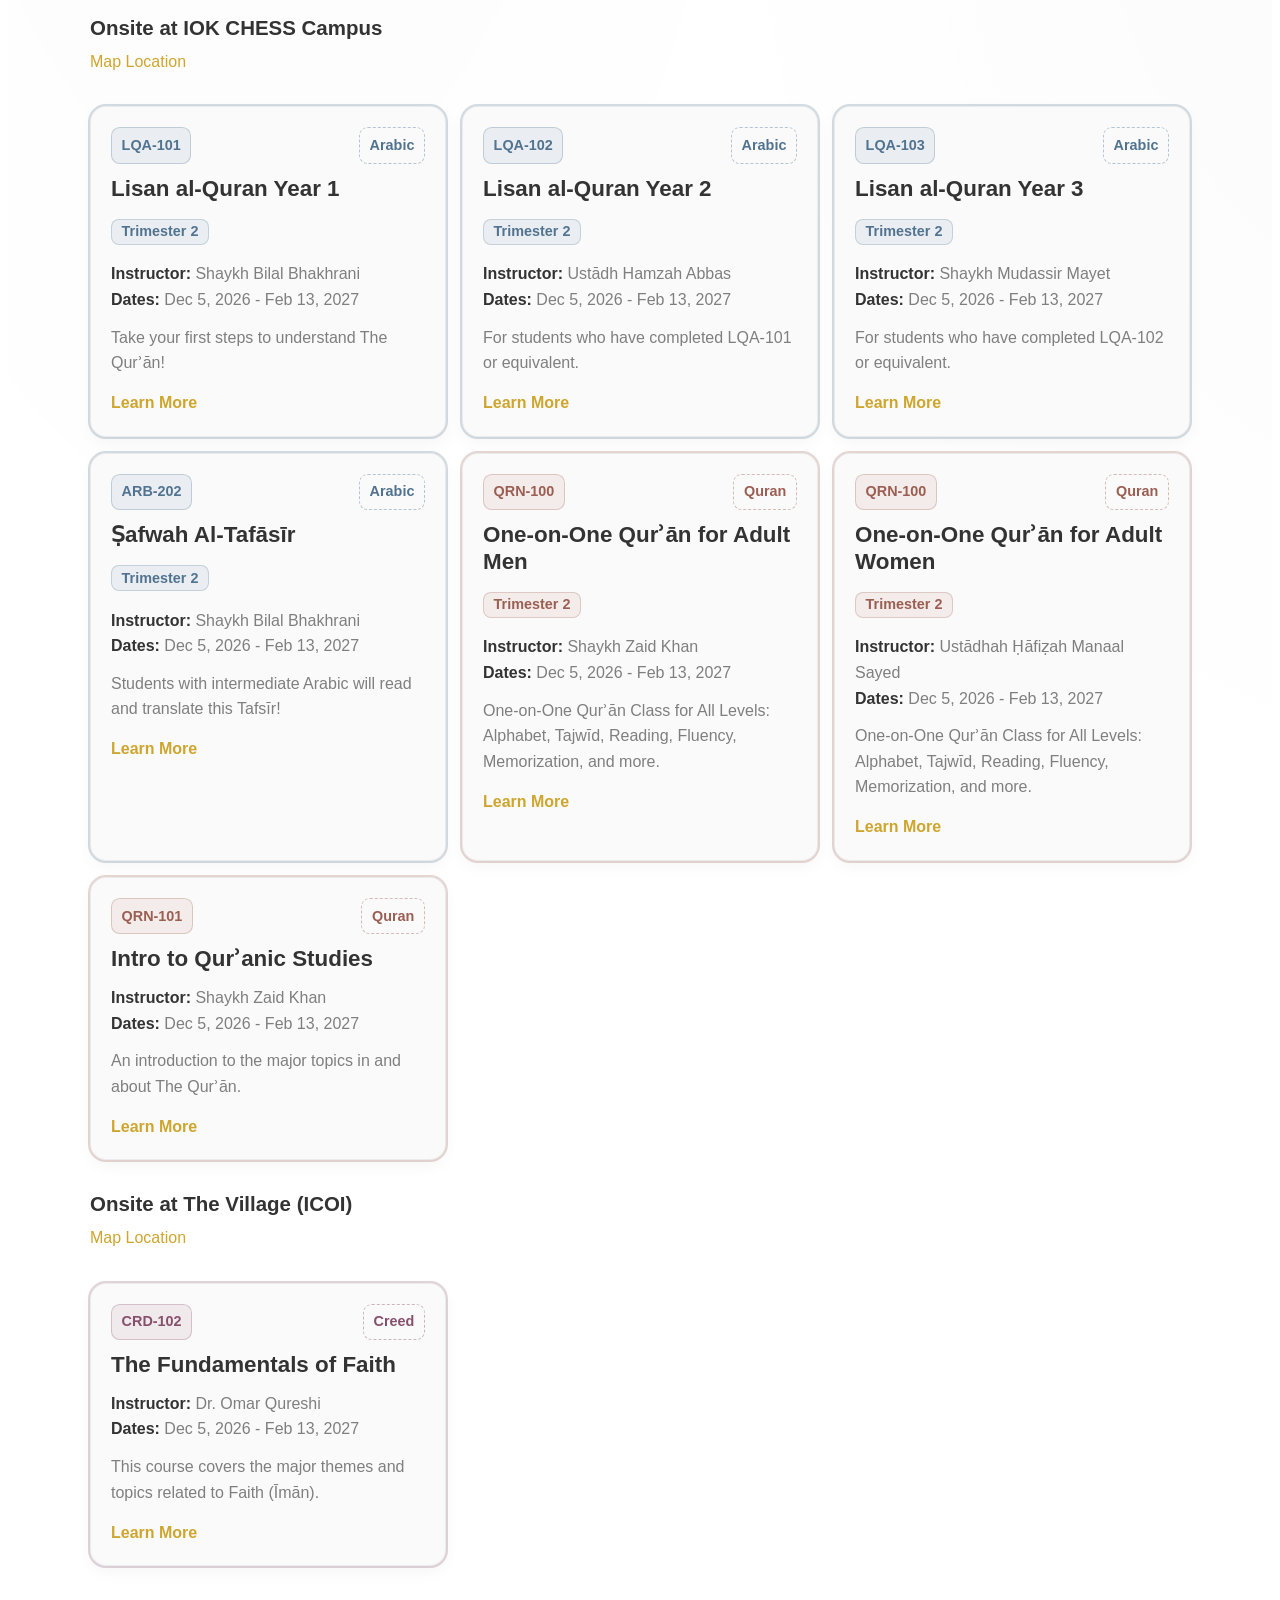
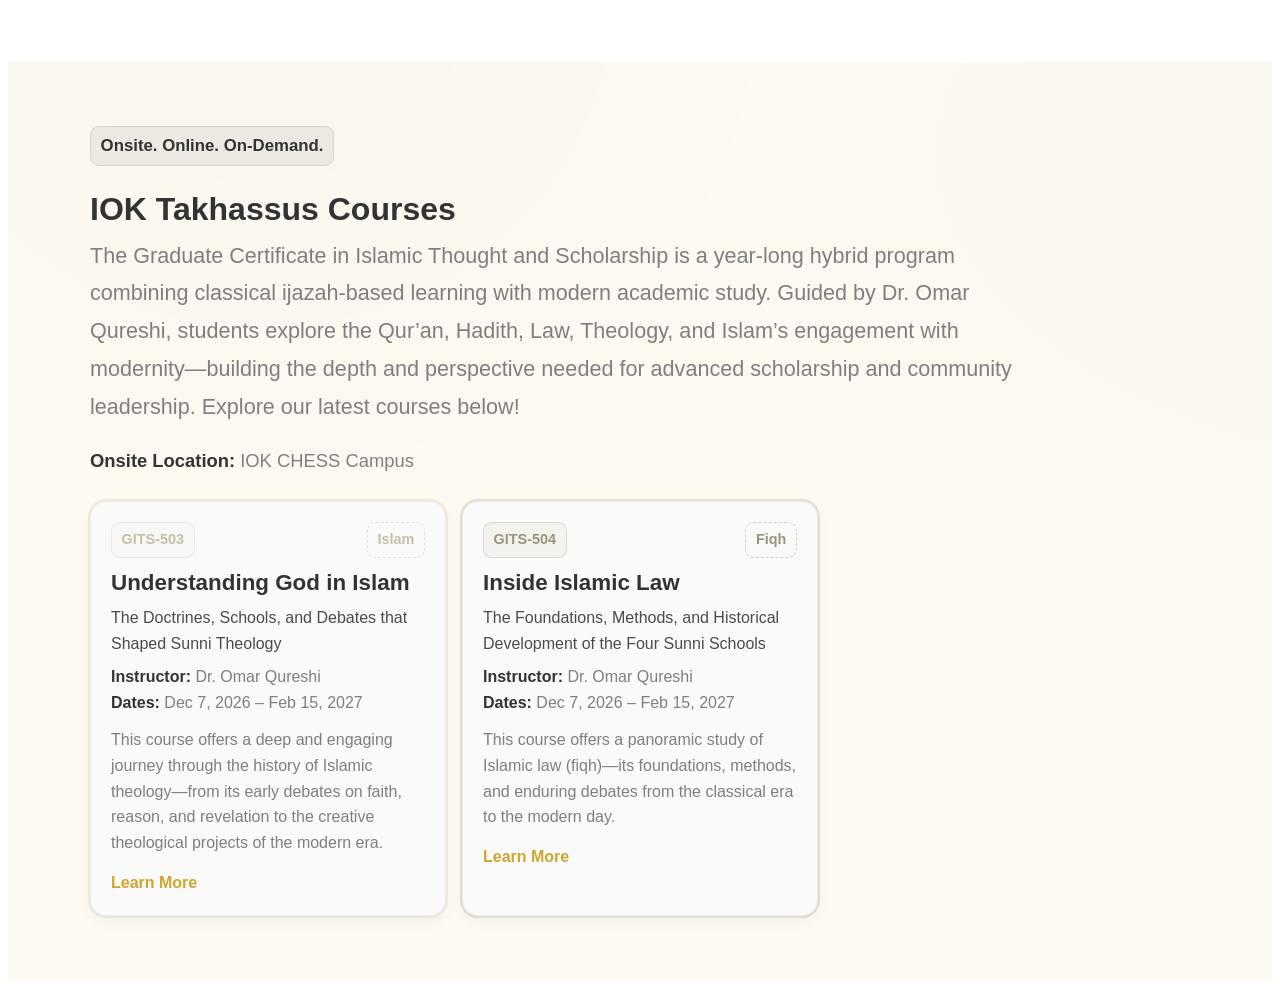
==== commit 8f420b99: "hero banner" ====
--- a/index.html
+++ b/index.html
@@ -19,6 +19,34 @@
                     <em>IOK Seminary Part-Time is now IOK Access.</em>
                 </p>
                 <a href="#access-courses__nh" class="btn__nh">Explore Courses</a>
+            </div>
+        </div>
+        <!-- Summer Intensive -->
+        <div class="winter__section__nh">
+            <div class="wrap__nh">
+                <div id="winter-intensive__nh" class="winter__content__nh">
+                    <div class="winter__badges__nh">
+                        <span class="badge__nh winter__badge--primary__nh">Winter Intensive</span>
+                        <span class="badge__nh badge--ghost__nh winter__badge--secondary__nh">
+                            Onsite. Online. On-Demand.
+                        </span>
+                    </div>
+
+                    <div class="winter__layout__nh">
+                        <div class="winter__media__nh">
+                            <img src="https://instituteofknowledge.com/wp-content/uploads/2026/10/Winter-Intensive-2026-Updated-e1791489179881.jpg"
+                                alt="Shamāʾil al-Nabī ﷺ" class="winter__img__nh">
+                        </div>
+
+                        <div class="winter__body__nh">
+                            <h2 class="h2__nh">Shamāʾil al-Nabī ﷺ</h2>
+                            <p class="larger__desc_m__nh">
+                                Join us this winter at IOK CHESS, Dec 18 - Dec 20 for a detailed study of the physical appearance of the Prophet ﷺ and his noble character.
+                            </p>
+                            <a href="https://iokseminary.neolms.com/visitor_catalog_class/show/5724661/Sham%C4%81%CA%BEil-Al-Nab%C4%AB-%EF%B7%BA---Winter-Intensive-2026" class="btn__nh winter__btn__nh">Register</a>
+                        </div>
+                    </div>
+                </div>
             </div>
         </div>
 
@@ -40,6 +68,8 @@
                         latest
                         courses below!</p>
                 </div>
+
+                
 
                 <!-- Campus: Institute of Knowledge -->
                 <div class="campus__nh">
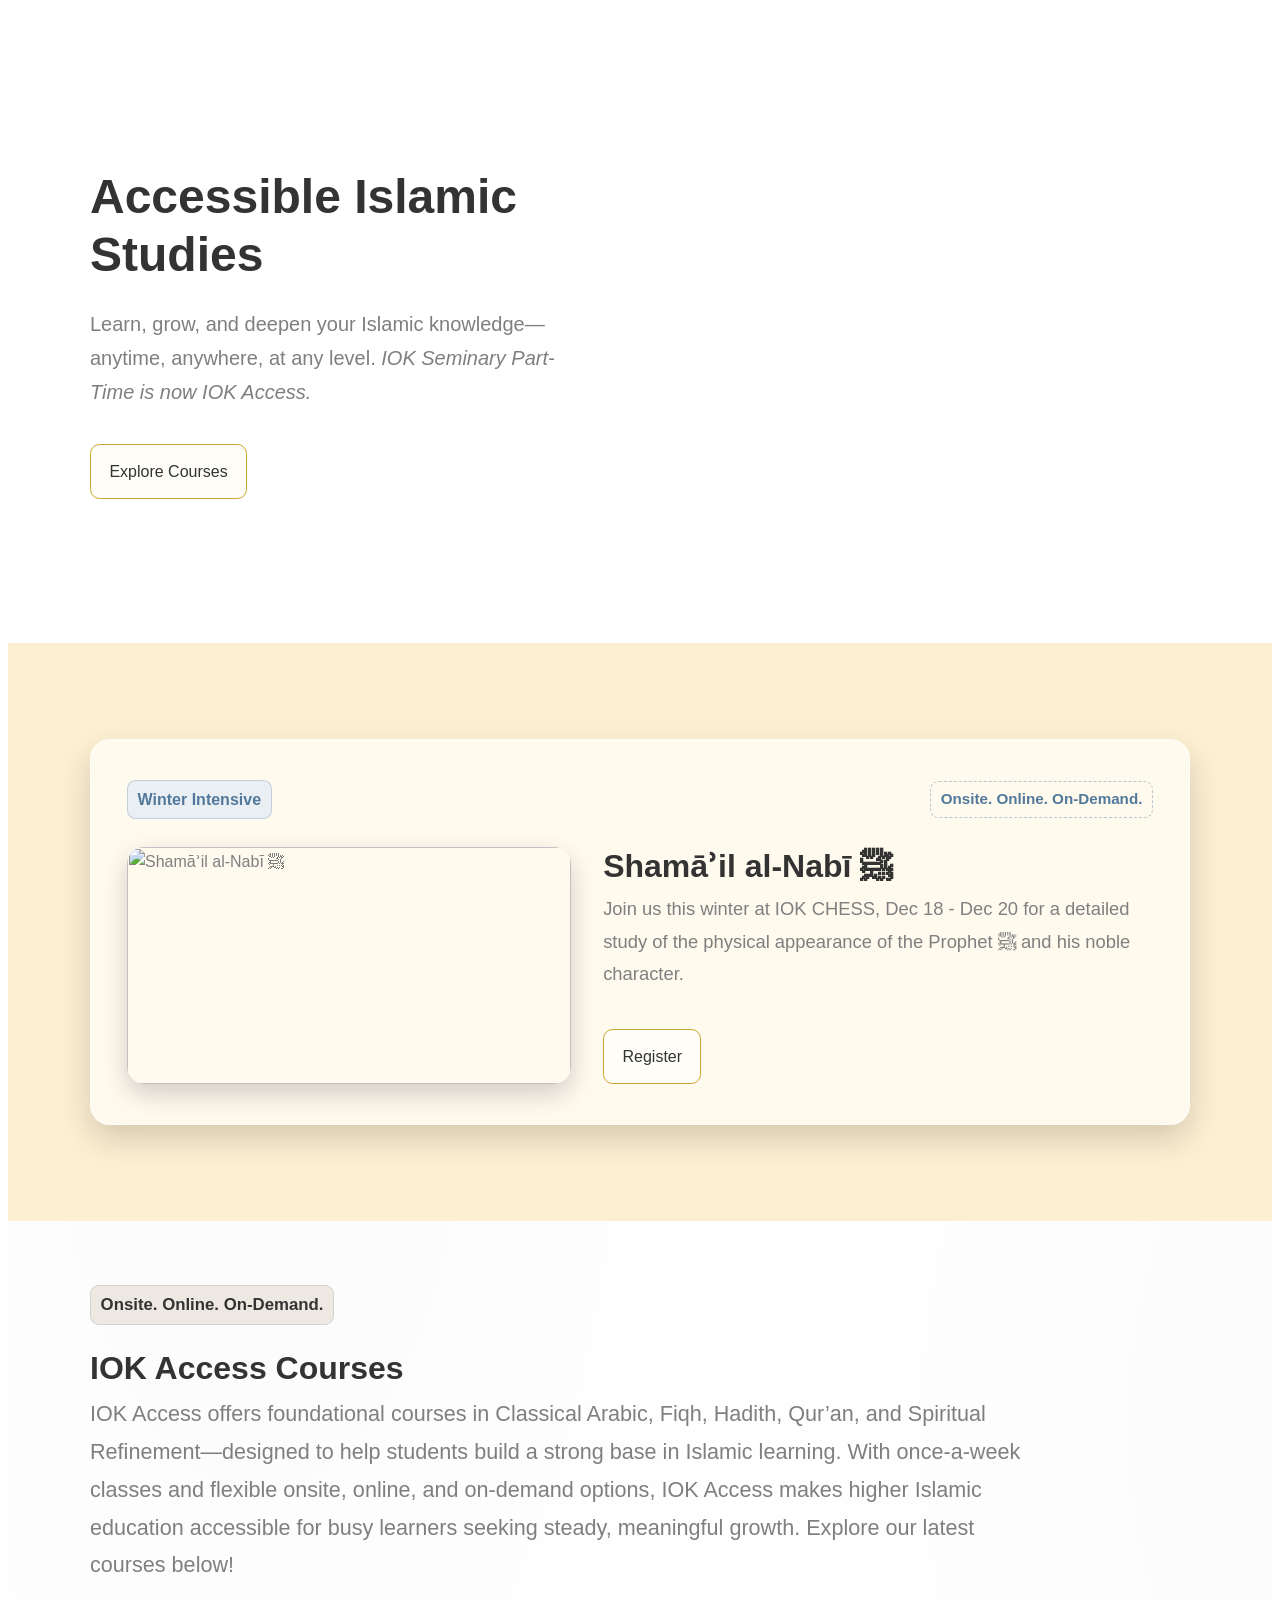
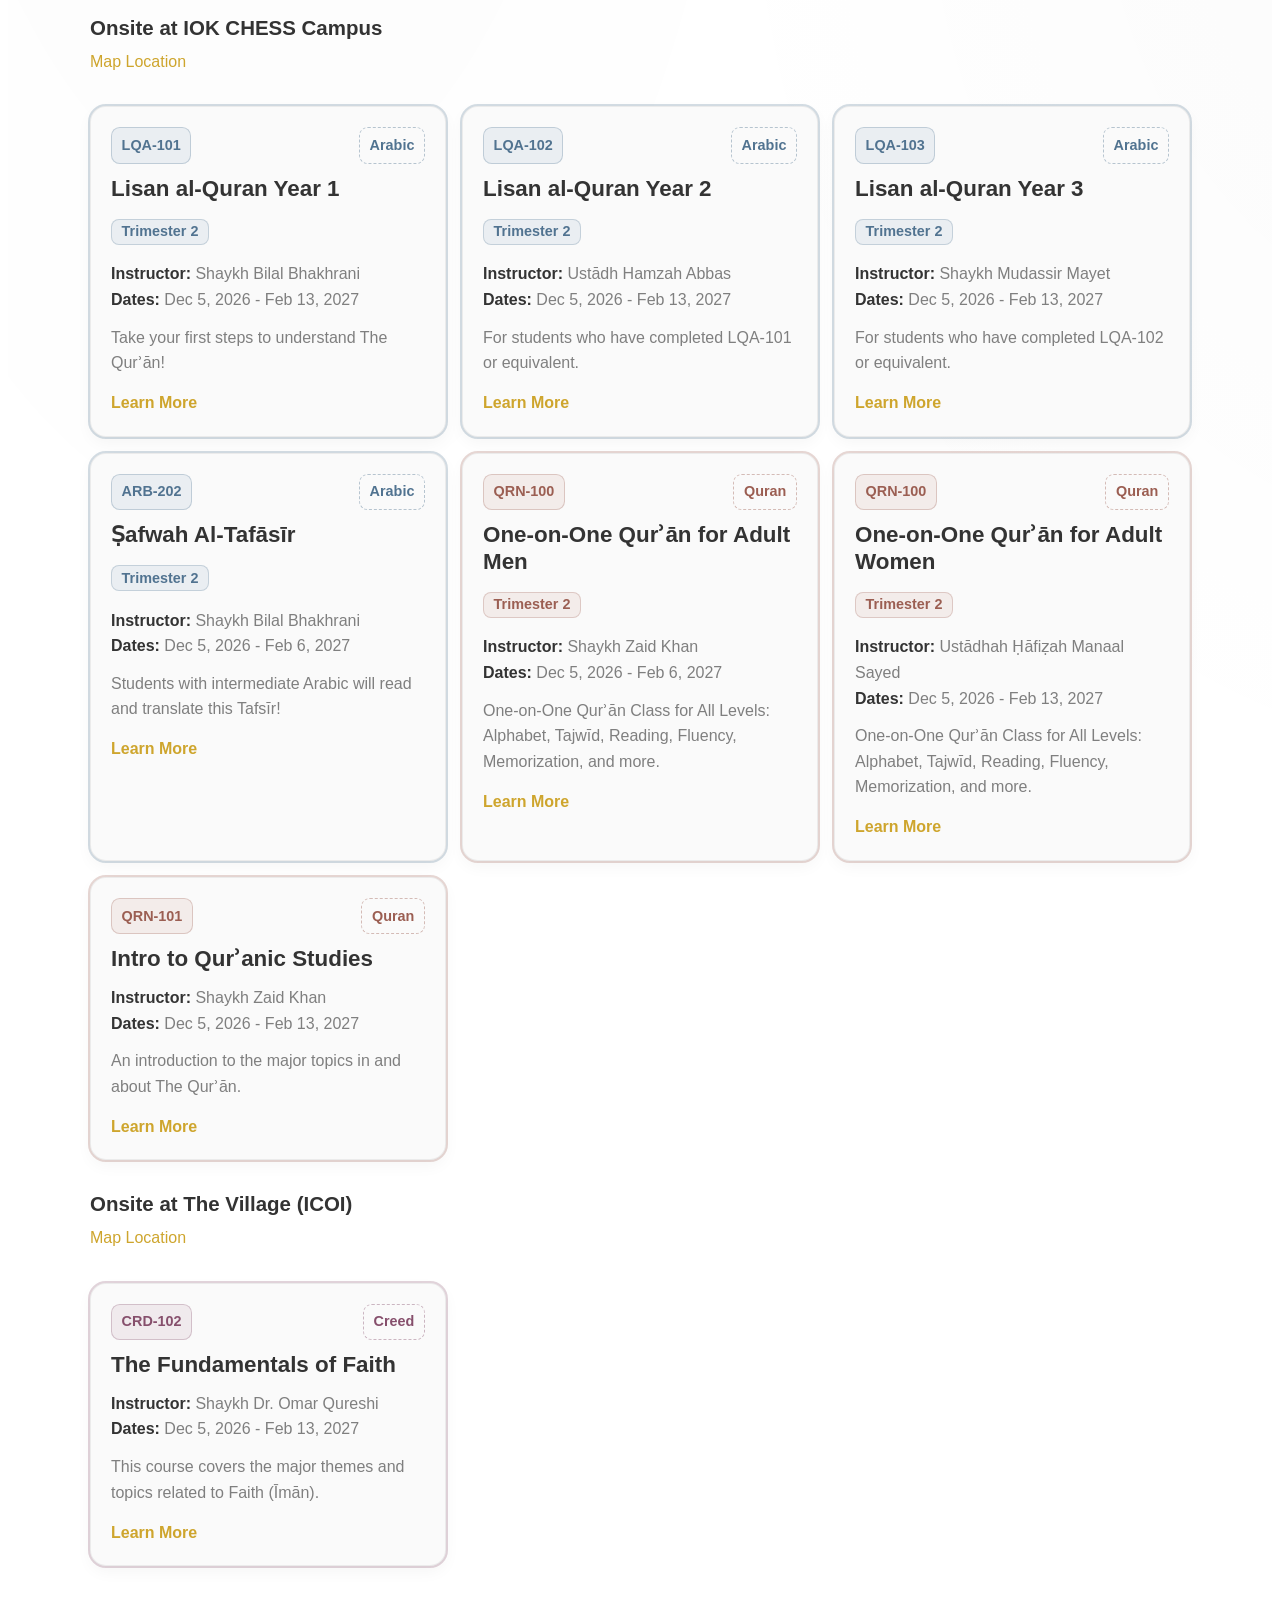
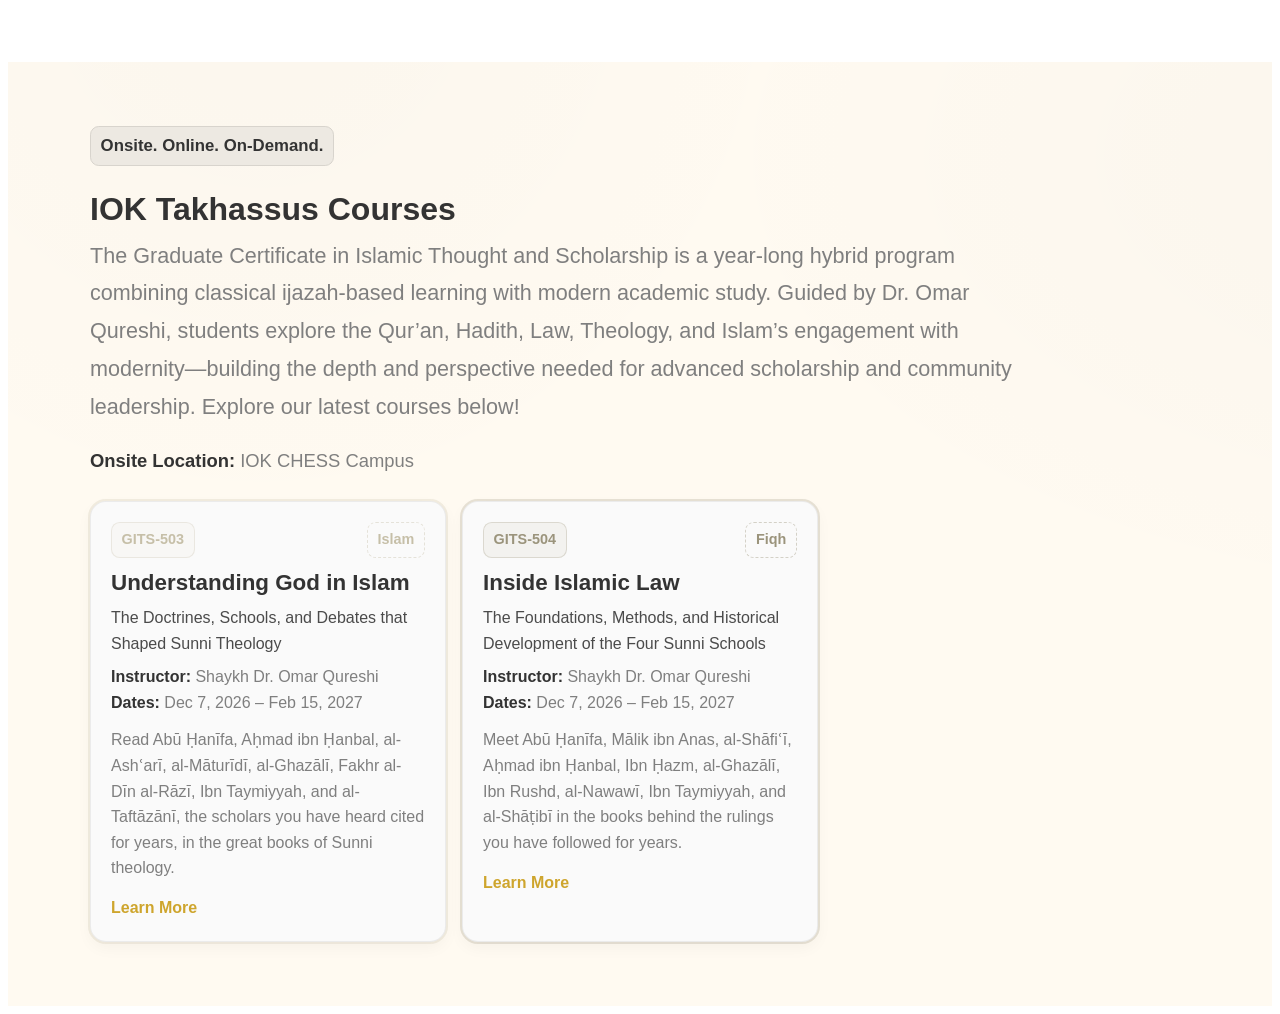
==== commit 89f50d8b: "edits" ====
--- a/index.html
+++ b/index.html
@@ -34,7 +34,7 @@
 
                     <div class="winter__layout__nh">
                         <div class="winter__media__nh">
-                            <img src="https://instituteofknowledge.com/wp-content/uploads/2026/10/Winter-Intensive-2026-Updated-e1791489179881.jpg"
+                            <img src="https://iokchess.com/wp-content/uploads/2026/10/Winter-Intensive-2026-7.png"
                                 alt="Shamāʾil al-Nabī ﷺ" class="winter__img__nh">
                         </div>
 
@@ -128,7 +128,7 @@
                             <span class="card__badge__below__nh">Trimester 2</span>
                             <ul class="card__list__nh">
                                 <li><strong>Instructor:</strong> Shaykh Bilal Bhakhrani</li>
-                                <li><strong>Dates:</strong> Dec 5, 2026 - Feb 13, 2027</li>
+                                <li><strong>Dates:</strong> Dec 5, 2026 - Feb 6, 2027</li>
                             </ul>
                             <p class="card__desc__nh">Students with intermediate Arabic will read and translate this
                                 Tafsīr!</p>
@@ -143,7 +143,7 @@
                             <span class="card__badge__below__nh">Trimester 2</span>
                             <ul class="card__list__nh">
                                 <li><strong>Instructor:</strong> Shaykh Zaid Khan</li>
-                                <li><strong>Dates:</strong> Dec 5, 2026 - Feb 13, 2027</li>
+                                <li><strong>Dates:</strong> Dec 5, 2026 - Feb 6, 2027</li>
                             </ul>
                             <p class="card__desc__nh">One-on-One Qurʾān Class for All Levels: Alphabet, Tajwīd, Reading, Fluency, Memorization, and more.
                             </p>
@@ -177,9 +177,6 @@
                             <a href="https://iokseminary.neolms.com/visitor_catalog_class/show/5804000/QRN-101-Intro-to-Quranic-Studies-Winter-2026"
                                 class="card__link__nh">Learn More</a>
                         </div>
-
-                        
-                        
                     </div>
 
                     <!-- Trimester Note -->
@@ -208,7 +205,7 @@
                             <div class="card__meta__nh"><span class="badge__nh">CRD-102</span> <span
                                     class="badge__nh badge--ghost__nh">Creed</span></div>
                             <h4 class="card__title__nh">The Fundamentals of Faith</h4>                            <ul class="card__list__nh">
-                                <li><strong>Instructor:</strong> Dr. Omar Qureshi</li>
+                                <li><strong>Instructor:</strong> Shaykh Dr. Omar Qureshi</li>
                                 <li><strong>Dates:</strong> Dec 5, 2026 - Feb 13, 2027</li>
                             </ul>
                             <p class="card__desc__nh">This course covers the major themes and topics related to Faith (Īmān).</p>
@@ -253,10 +250,10 @@
                         <h4 class="card__title__nh">Understanding God in Islam</h4>
                         <p class="card__subtitle__nh"> The Doctrines, Schools, and Debates that Shaped Sunni Theology</p>
                         <ul class="card__list__nh">
-                            <li><strong>Instructor:</strong> Dr. Omar Qureshi</li>
+                            <li><strong>Instructor:</strong> Shaykh Dr. Omar Qureshi</li>
                             <li><strong>Dates:</strong> Dec 7, 2026 – Feb 15, 2027</li>
                         </ul>
-                        <p class="card__desc__nh">This course offers a deep and engaging journey through the history of Islamic theology—from its early debates on faith, reason, and revelation to the creative theological projects of the modern era.</p>
+                        <p class="card__desc__nh">Read Abū Ḥanīfa, Aḥmad ibn Ḥanbal, al-Ashʿarī, al-Māturīdī, al-Ghazālī, Fakhr al-Dīn al-Rāzī, Ibn Taymiyyah, and al-Taftāzānī, the scholars you have heard cited for years, in the great books of Sunni theology.</p>
                         <a href="https://iokseminary.neolms.com/visitor_catalog_class/show/5759055/GITS-503-Winter-2026---Understanding-God-in-Islam"
                             class="card__link__nh">Learn More</a>
                     </div>
@@ -266,10 +263,10 @@
                         <h4 class="card__title__nh">Inside Islamic Law</h4>
                         <p class="card__subtitle__nh">The Foundations, Methods, and Historical Development of the Four Sunni Schools</p>
                         <ul class="card__list__nh">
-                            <li><strong>Instructor:</strong> Dr. Omar Qureshi</li>
+                            <li><strong>Instructor:</strong> Shaykh Dr. Omar Qureshi</li>
                             <li><strong>Dates:</strong> Dec 7, 2026 – Feb 15, 2027</li>
                         </ul>
-                        <p class="card__desc__nh">This course offers a panoramic study of Islamic law (fiqh)—its foundations, methods, and enduring debates from the classical era to the modern day.</p>
+                        <p class="card__desc__nh">Meet Abū Ḥanīfa, Mālik ibn Anas, al-Shāfiʿī, Aḥmad ibn Ḥanbal, Ibn Ḥazm, al-Ghazālī, Ibn Rushd, al-Nawawī, Ibn Taymiyyah, and al-Shāṭibī in the books behind the rulings you have followed for years.</p>
                         <a href="https://iokseminary.neolms.com/visitor_catalog_class/show/5759058/GITS-504-Winter-2026---Inside-Islamic-Law"
                             class="card__link__nh">Learn More</a>
                     </div>
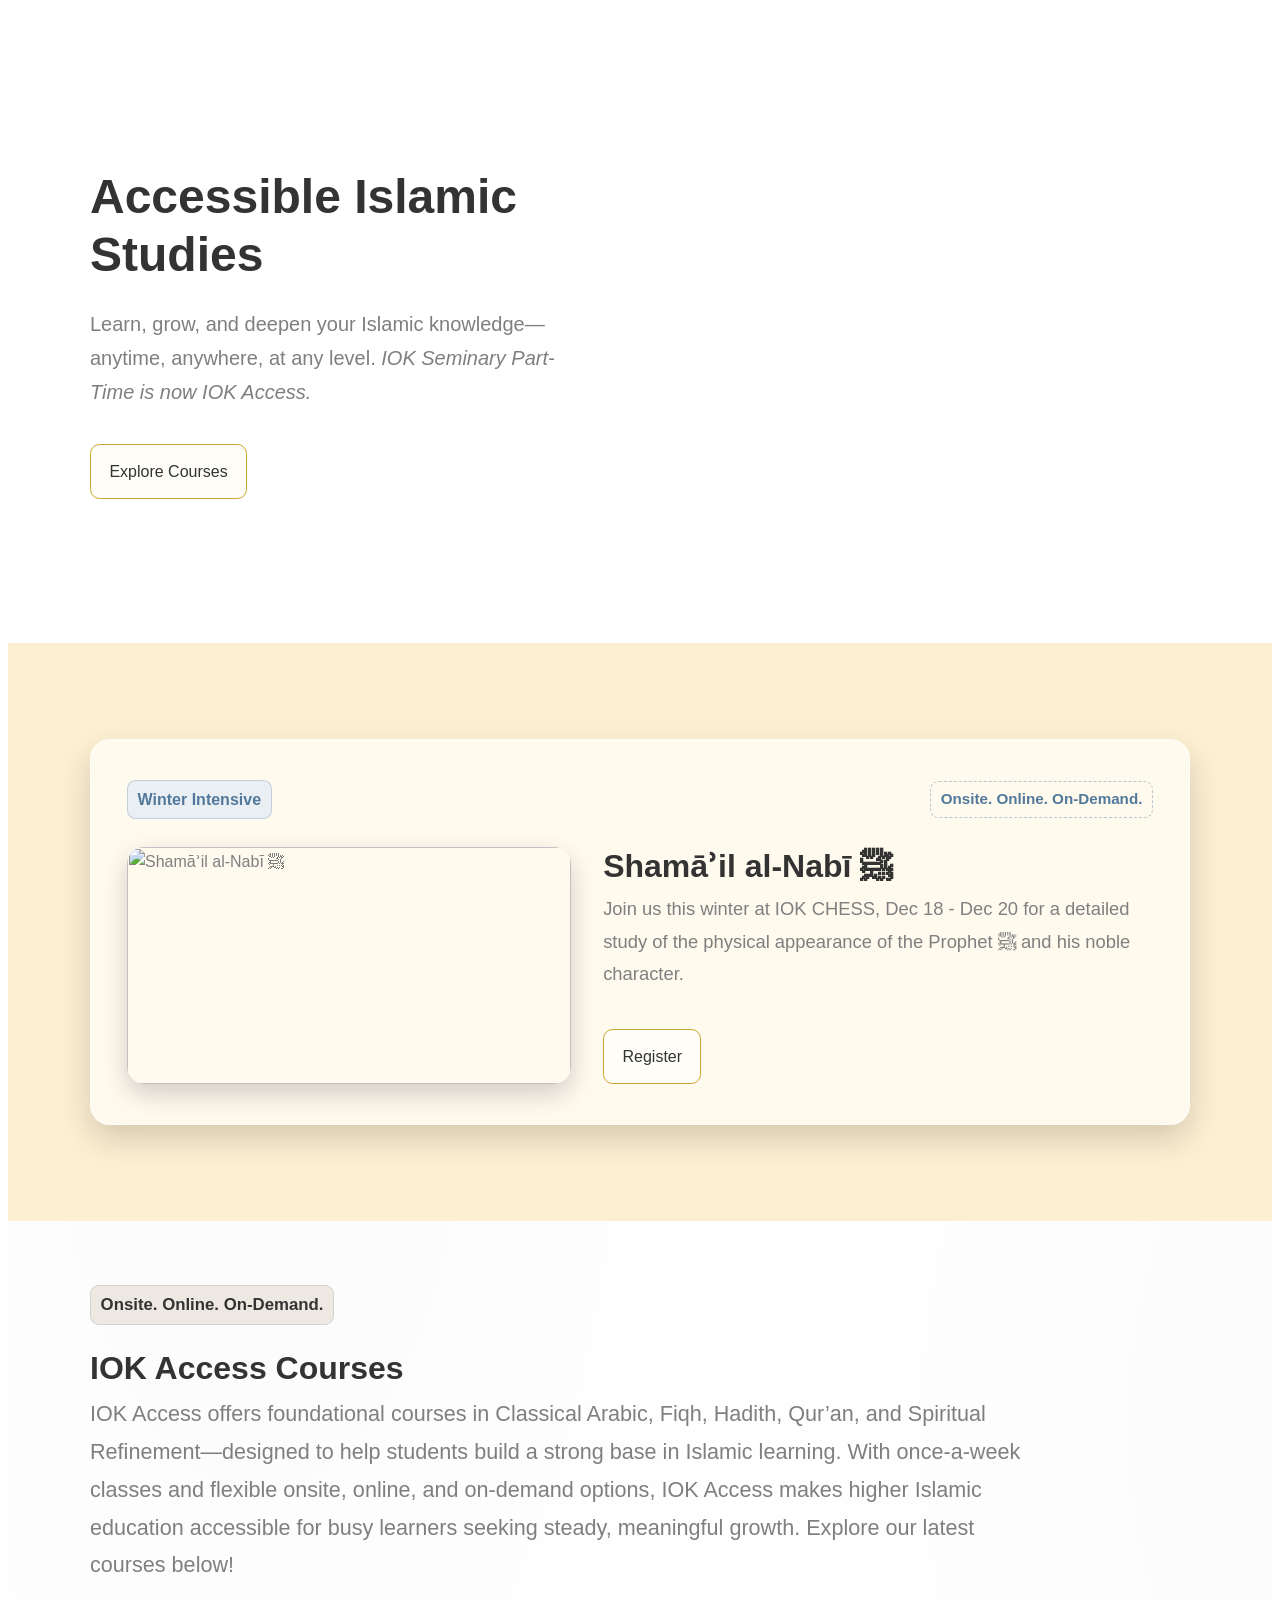
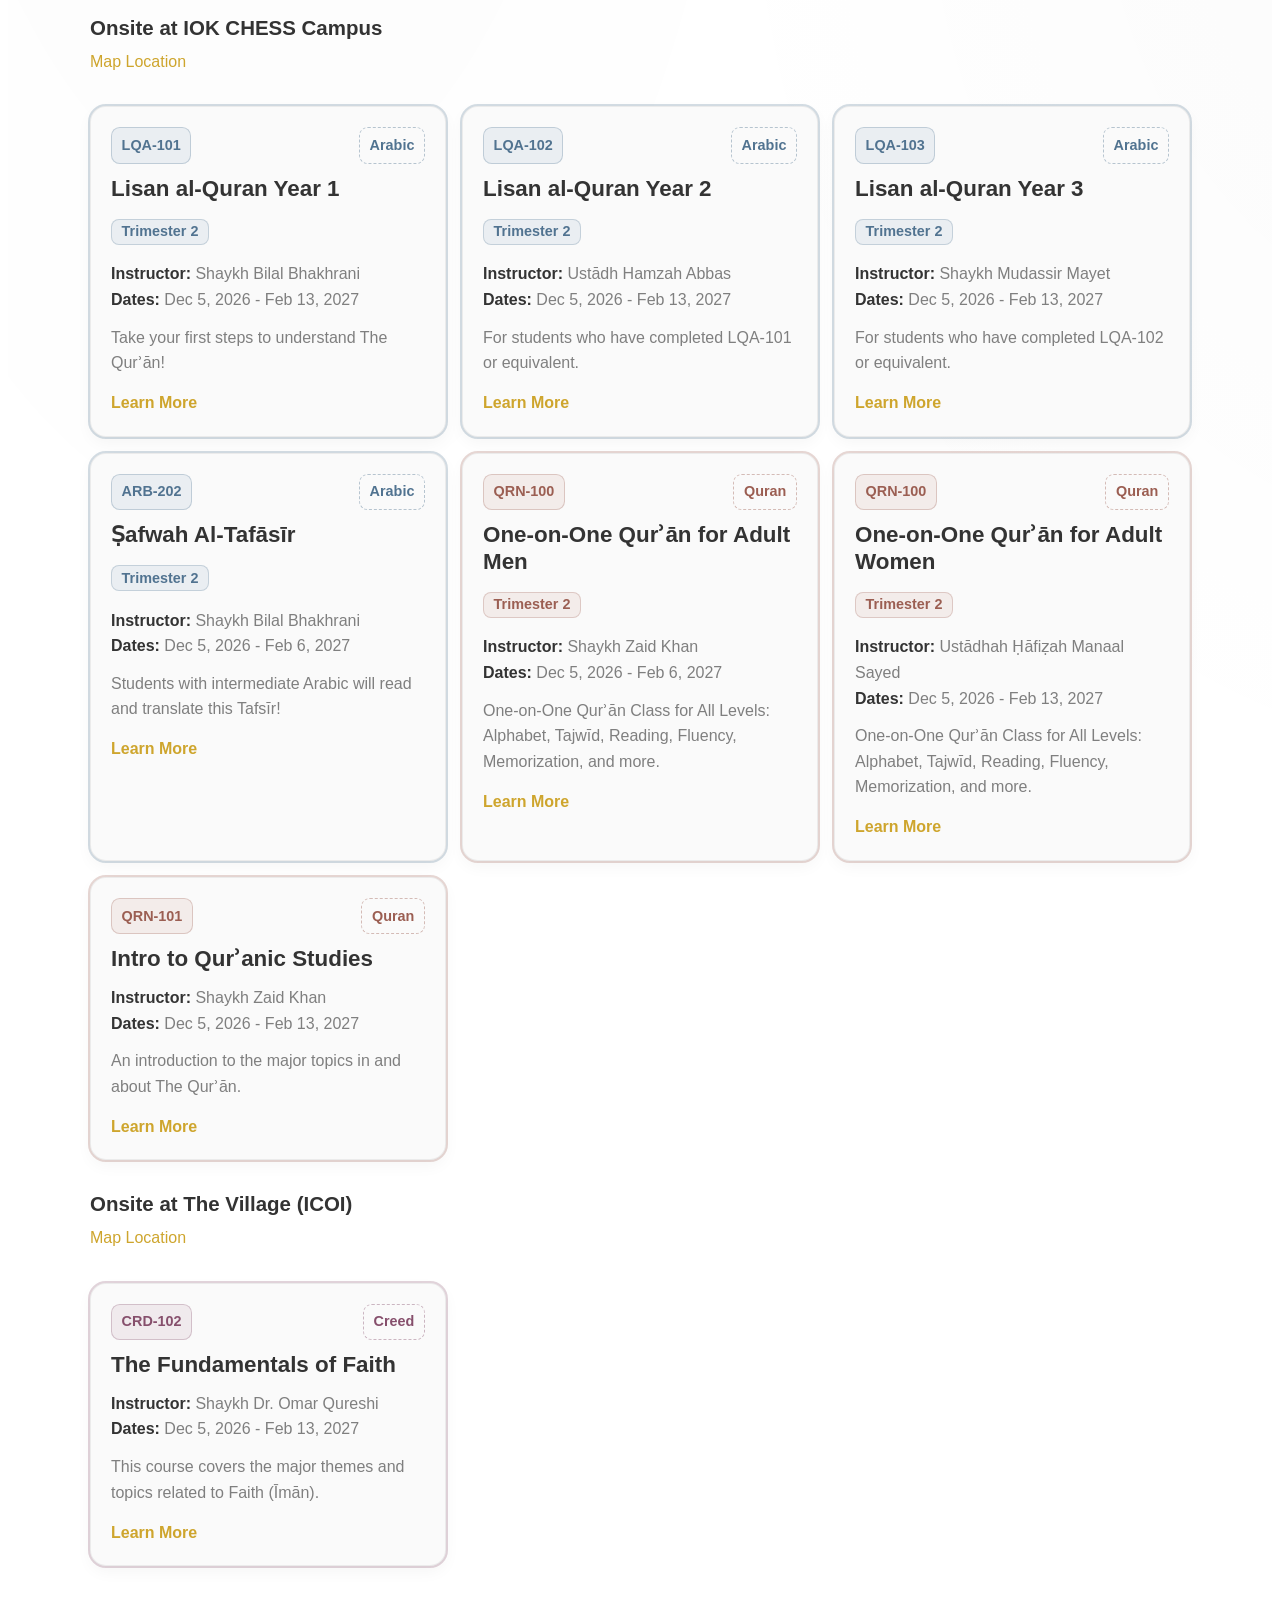
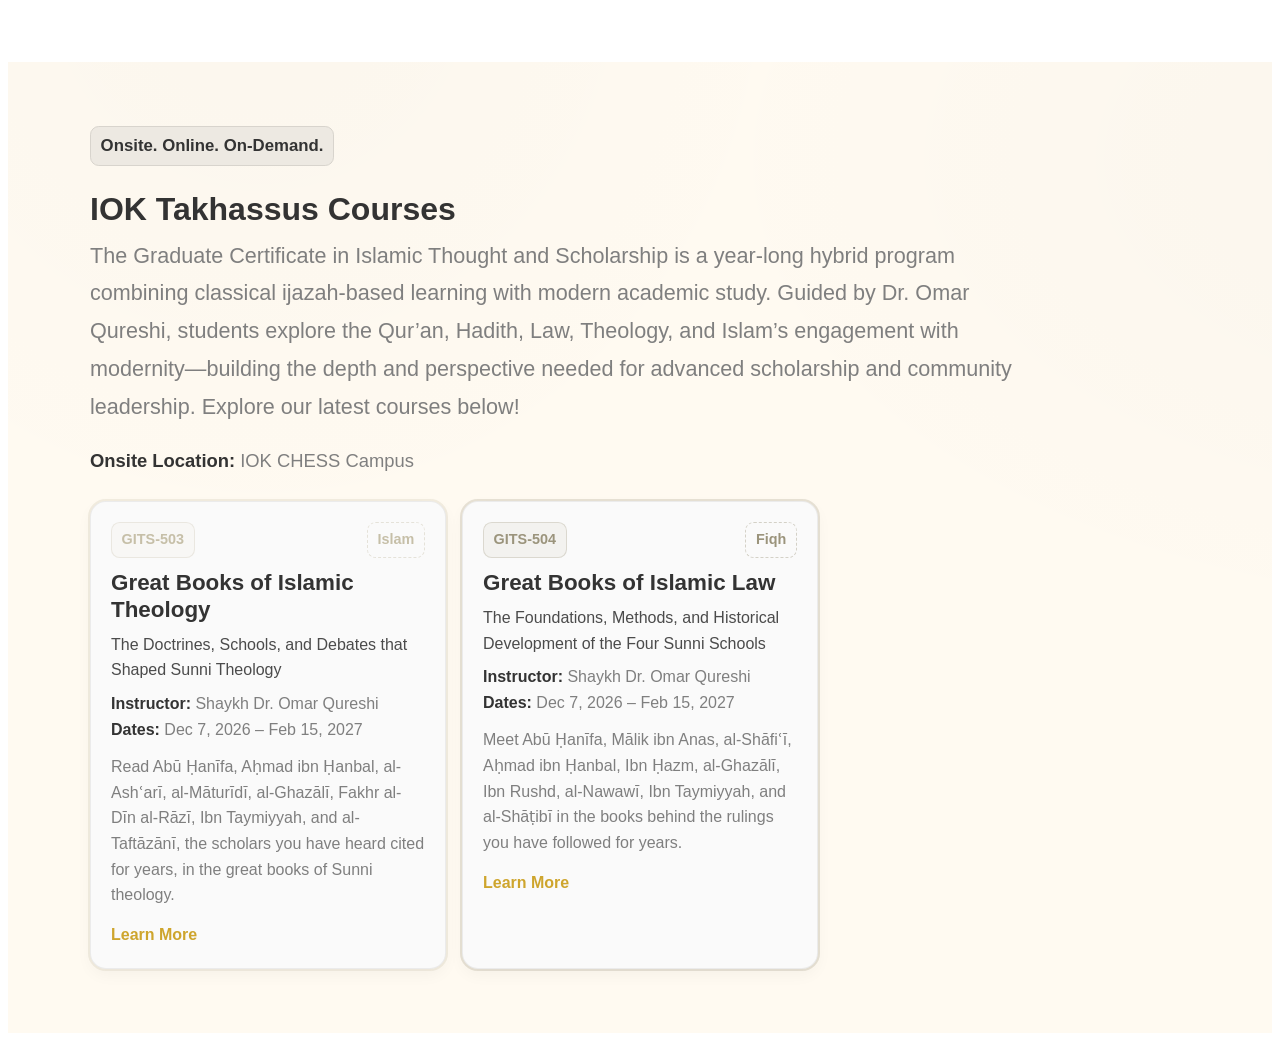
==== commit a72e87a9: "fixed titles" ====
--- a/index.html
+++ b/index.html
@@ -247,7 +247,7 @@
                     <div class="card__nh" style="--accent: #c6bfa8;">
                         <div class="card__meta__nh"><span class="badge__nh">GITS-503</span> <span
                                 class="badge__nh badge--ghost__nh">Islam</span></div>
-                        <h4 class="card__title__nh">Understanding God in Islam</h4>
+                        <h4 class="card__title__nh"> Great Books of Islamic Theology</h4>
                         <p class="card__subtitle__nh"> The Doctrines, Schools, and Debates that Shaped Sunni Theology</p>
                         <ul class="card__list__nh">
                             <li><strong>Instructor:</strong> Shaykh Dr. Omar Qureshi</li>
@@ -260,7 +260,7 @@
                     <div class="card__nh" style="--accent: #9b947c;">
                         <div class="card__meta__nh"><span class="badge__nh">GITS-504</span> <span
                                 class="badge__nh badge--ghost__nh">Fiqh</span></div>
-                        <h4 class="card__title__nh">Inside Islamic Law</h4>
+                        <h4 class="card__title__nh">Great Books of Islamic Law</h4>
                         <p class="card__subtitle__nh">The Foundations, Methods, and Historical Development of the Four Sunni Schools</p>
                         <ul class="card__list__nh">
                             <li><strong>Instructor:</strong> Shaykh Dr. Omar Qureshi</li>
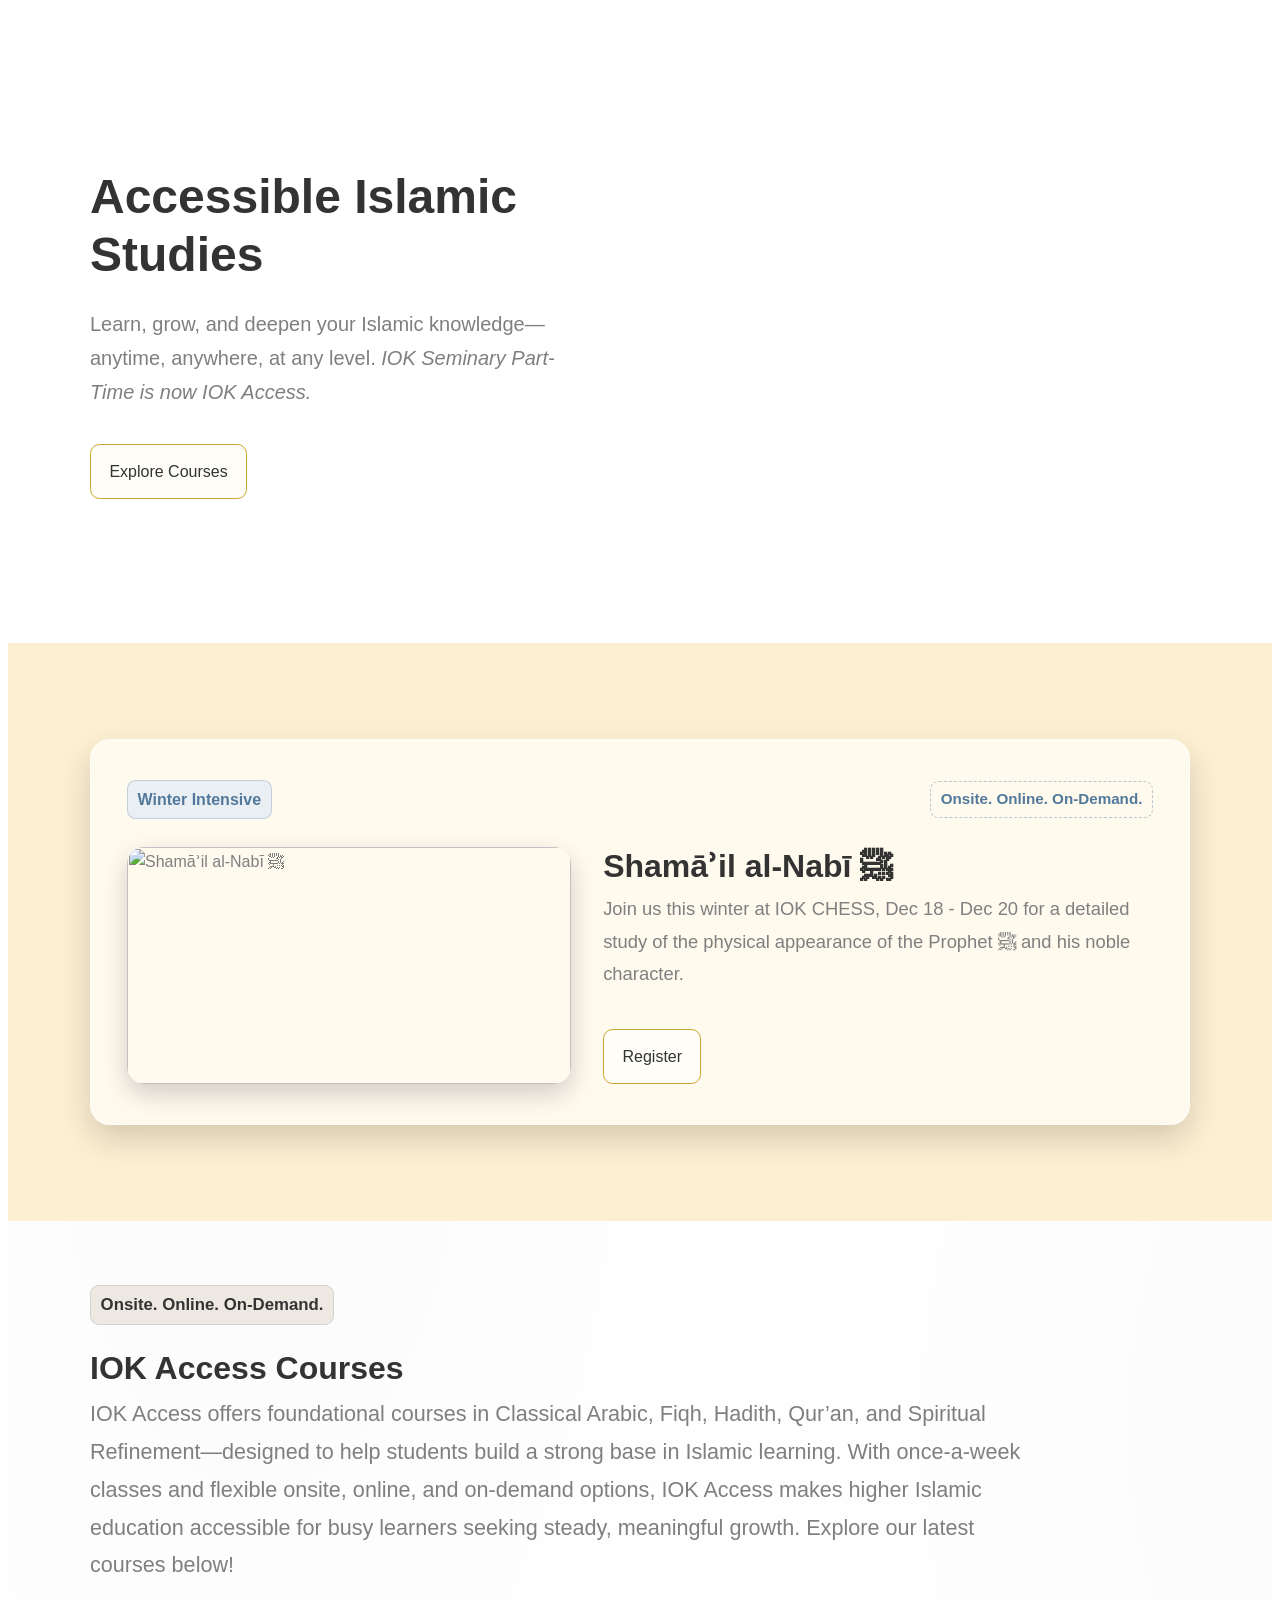
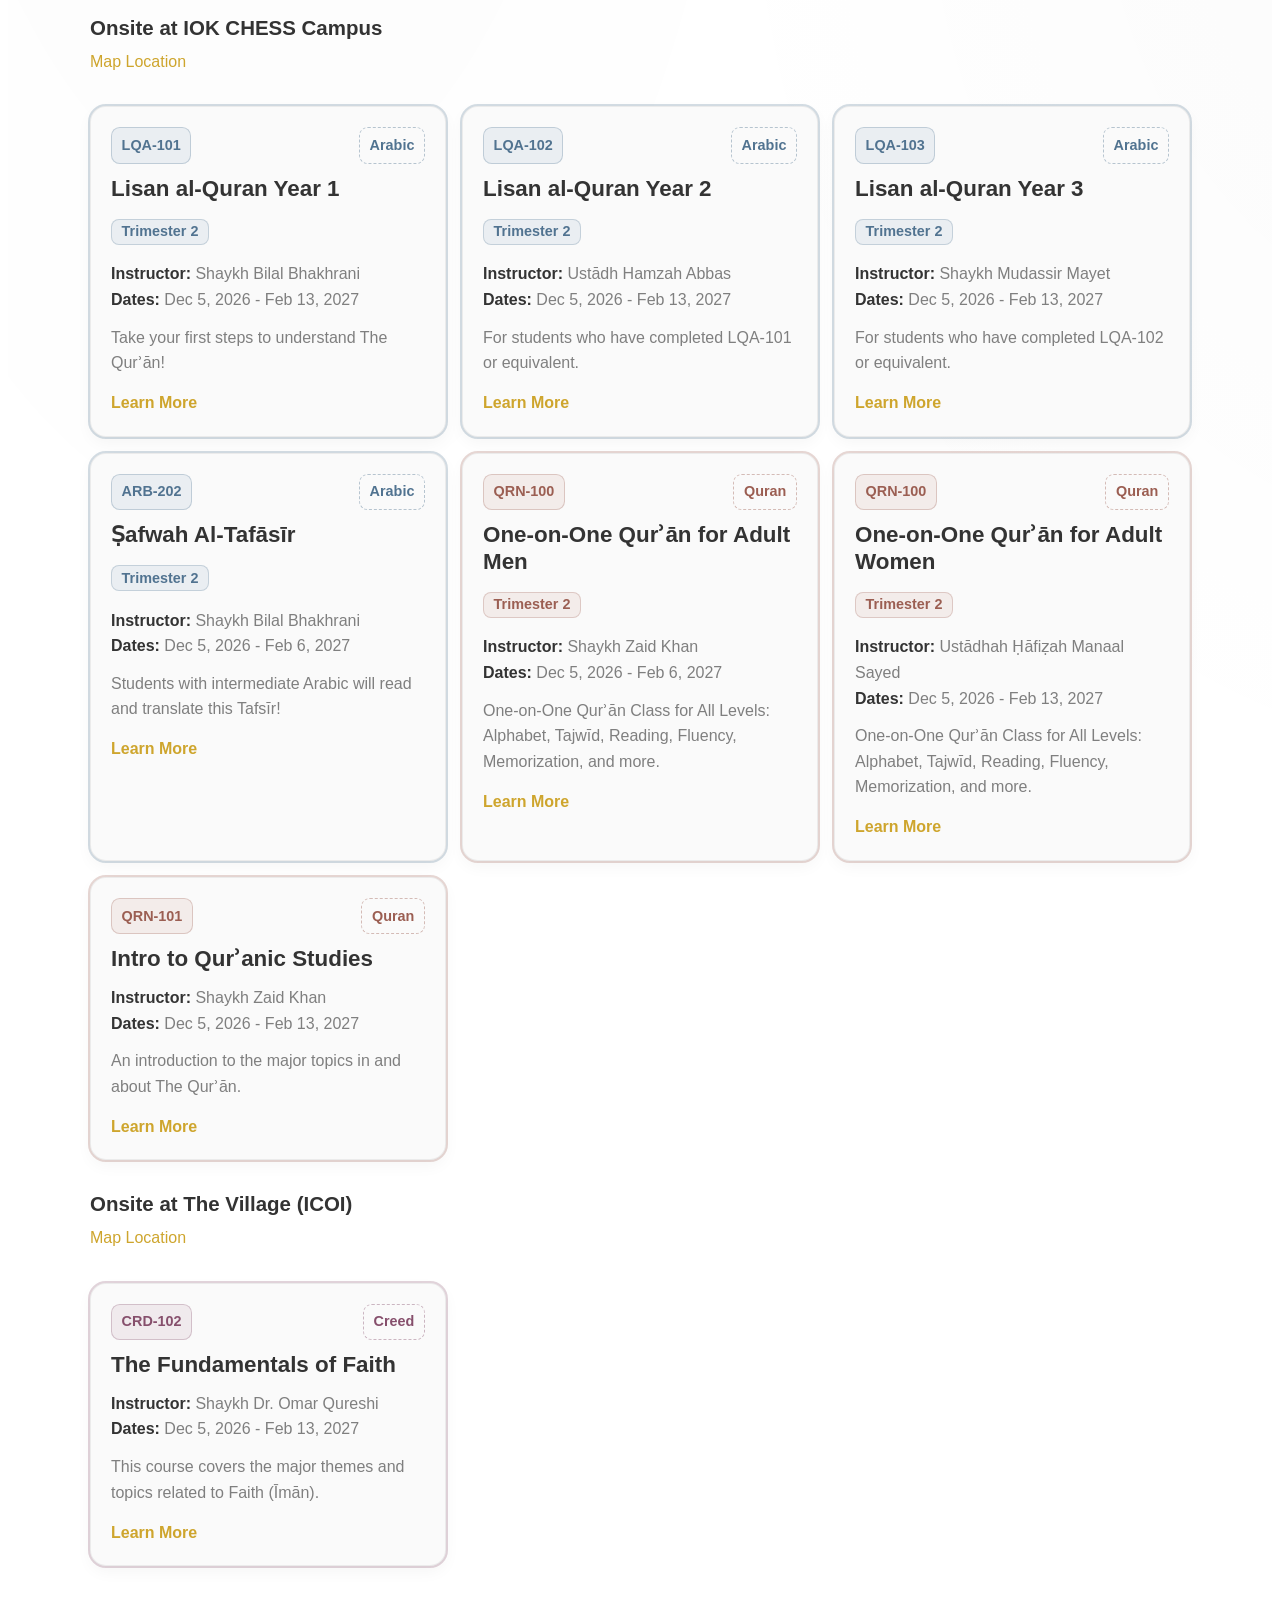
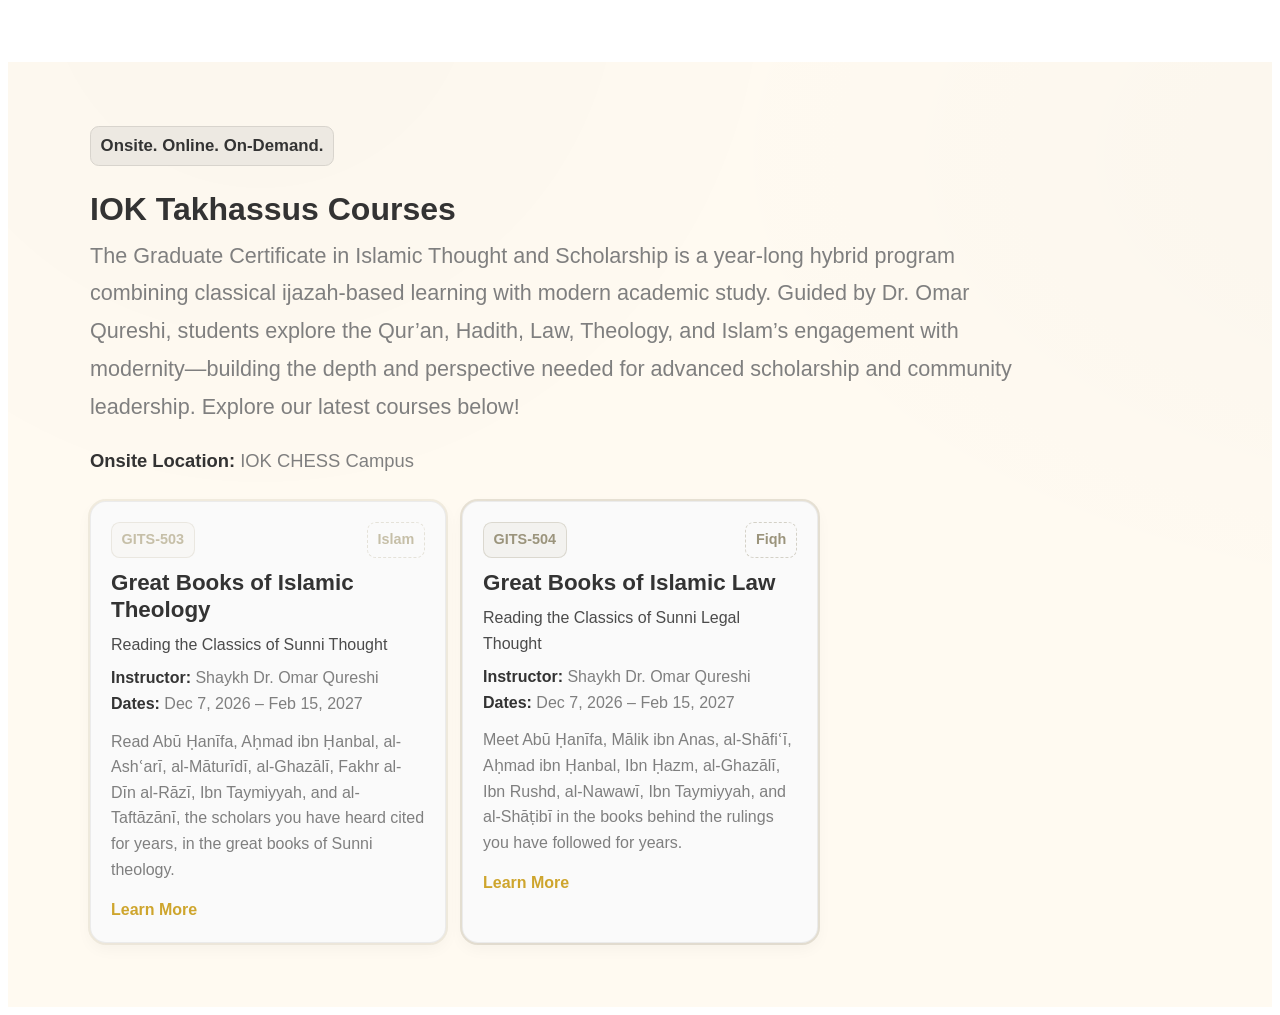
==== commit b1a32f23: "updating subtitles" ====
--- a/index.html
+++ b/index.html
@@ -247,8 +247,8 @@
                     <div class="card__nh" style="--accent: #c6bfa8;">
                         <div class="card__meta__nh"><span class="badge__nh">GITS-503</span> <span
                                 class="badge__nh badge--ghost__nh">Islam</span></div>
-                        <h4 class="card__title__nh"> Great Books of Islamic Theology</h4>
-                        <p class="card__subtitle__nh"> The Doctrines, Schools, and Debates that Shaped Sunni Theology</p>
+                        <h4 class="card__title__nh">Great Books of Islamic Theology</h4>
+                        <p class="card__subtitle__nh">Reading the Classics of Sunni Thought</p>
                         <ul class="card__list__nh">
                             <li><strong>Instructor:</strong> Shaykh Dr. Omar Qureshi</li>
                             <li><strong>Dates:</strong> Dec 7, 2026 – Feb 15, 2027</li>
@@ -261,7 +261,7 @@
                         <div class="card__meta__nh"><span class="badge__nh">GITS-504</span> <span
                                 class="badge__nh badge--ghost__nh">Fiqh</span></div>
                         <h4 class="card__title__nh">Great Books of Islamic Law</h4>
-                        <p class="card__subtitle__nh">The Foundations, Methods, and Historical Development of the Four Sunni Schools</p>
+                        <p class="card__subtitle__nh">Reading the Classics of Sunni Legal Thought</p>
                         <ul class="card__list__nh">
                             <li><strong>Instructor:</strong> Shaykh Dr. Omar Qureshi</li>
                             <li><strong>Dates:</strong> Dec 7, 2026 – Feb 15, 2027</li>
